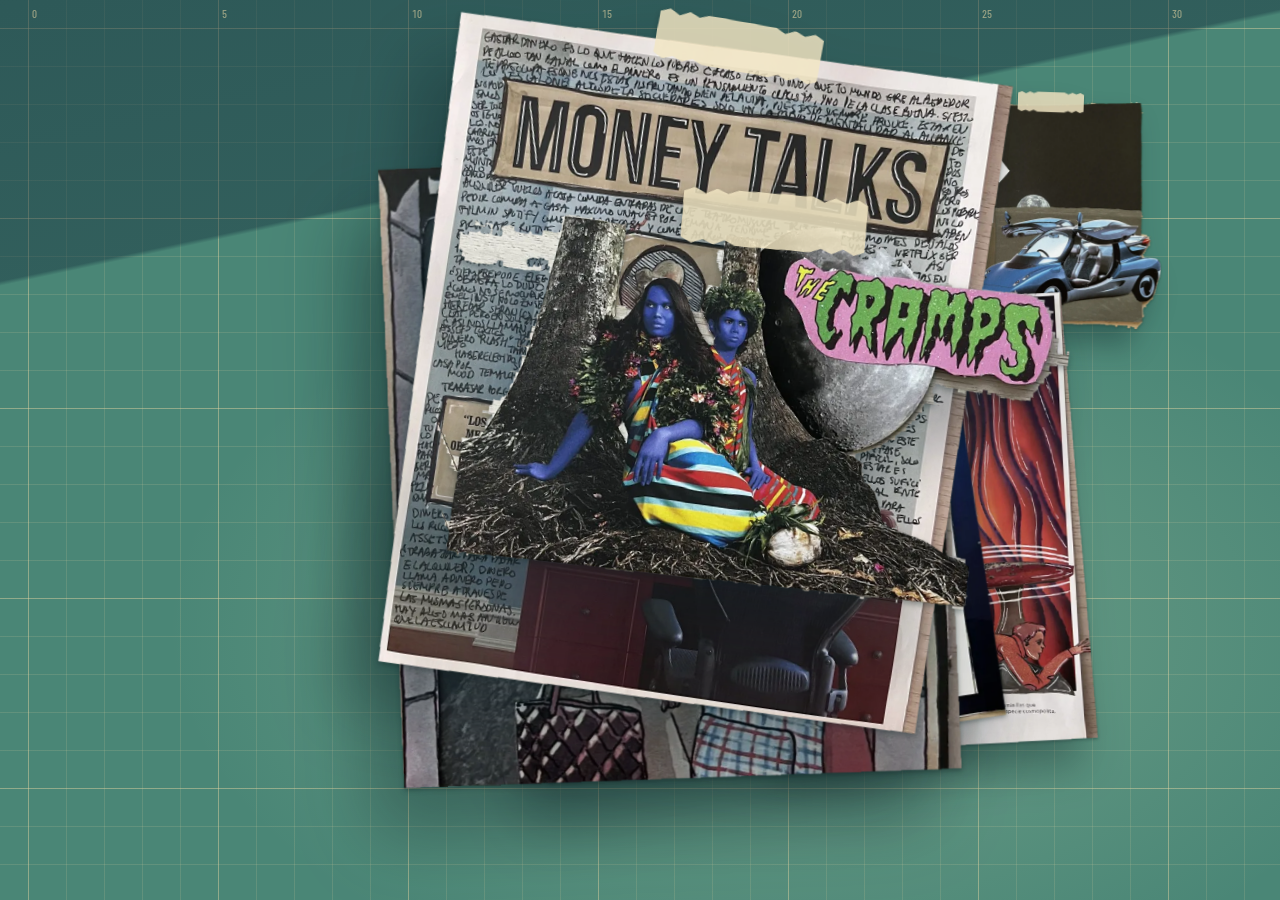
==== index.html @ 3ddca773 "Collage card: centre the engraved image Co-Authored-By: Claude Opus 5.5 <noreply@anthropic.com> Clau" ====
<!doctype html>
<html lang="en">
<head>
<meta charset="utf-8">
<meta name="viewport" content="width=device-width,initial-scale=1,viewport-fit=cover">
<title>cutouts — analog collages</title>
<meta name="robots" content="index, follow">
<meta name="google-site-verification" content="lrROav9paCxQNP1MLgXXMkd68vvDGKpXXvxBIKPpDp8">
<meta name="description" content="Analog collages. Old magazines, sharp scissors, zero respect for the original layout. Then make your own mess.">
<meta name="theme-color" content="#235640">
<link rel="icon" href="favicon.ico" sizes="48x48">
<link rel="icon" href="icons/favicon.svg" type="image/svg+xml">
<link rel="apple-touch-icon" href="icons/apple-touch-icon.png">
<link rel="manifest" href="icons/site.webmanifest">
<link rel="canonical" href="https://cut-outs.vercel.app/">
<meta property="og:type" content="website">
<meta property="og:url" content="https://cut-outs.vercel.app/">
<meta property="og:title" content="cutouts — analog collages">
<meta property="og:description" content="Analog collages. Old magazines, sharp scissors, zero respect for the original layout. Then make your own mess.">
<meta property="og:image" content="https://cut-outs.vercel.app/og.jpg?v=2">
<meta property="og:image:type" content="image/jpeg">
<meta name="twitter:image" content="https://cut-outs.vercel.app/og.jpg?v=2">
<meta property="og:image:width" content="1200">
<meta property="og:image:height" content="630">
<meta name="twitter:card" content="summary_large_image">
<script type="application/ld+json">{"@context":"https://schema.org","@type":"WebSite","name":"cutouts","url":"https://cut-outs.vercel.app/","description":"Analog collages. Old magazines, sharp scissors, zero respect for the original layout. Then make your own mess.","inLanguage":"en","creator":{"@type":"Person","name":"Álida Díaz de Freijo"}}</script>
<meta name="claude:viewport-fit-sides" content="cover">
<link rel="preconnect" href="https://fonts.googleapis.com">
<link rel="stylesheet" href="https://fonts.googleapis.com/css2?family=DM+Mono:wght@400;500&family=Barlow+Condensed:wght@500;600&family=Mynerve&family=Rock+Salt&family=Anton&family=Bebas+Neue&family=Abril+Fatface&family=DM+Serif+Display:ital@0;1&family=Playfair+Display:ital,wght@0,400..900;1,400..900&family=Bricolage+Grotesque:wght@200..800&family=Instrument+Serif:ital@0;1&family=Space+Mono:ital,wght@0,400;0,700;1,400;1,700&family=Special+Elite&family=Permanent+Marker&family=Rubik+Mono+One&family=Bungee&display=swap">
<style>
@font-face{font-family:"Cutouts Hand";src:url([data-uri]) format("woff2");font-display:swap}

/* Layout: one green cutting mat fills the screen in both modes, never scrolls. "the mess": collages loose, fitted to the screen; opening one flies it up with parallax layers. "make a mess": icon rail left, A4 sheet centre (zoomable), dock right with Scraps / Effects tabs. Single look on purpose: the mat is the world. */
:root{
  --mat:#2c6a4e;
  --panel:#367458;
  --mat-deep:#235640;
  --mat-dark:#173d2c;
  --mat-light:#3b7a5c;
  --mat-line:rgba(214,238,222,.13);
  --mat-line-strong:rgba(214,238,222,.30);
  --mat-ink:rgba(214,238,222,.62);
  --mint:#d4ecdc;
  --tape:rgba(244,232,196,.78);
  --shadow:0 1px 1px rgba(0,0,0,.25),0 8px 18px -6px rgba(0,0,0,.45);
  --shadow-up:0 2px 2px rgba(0,0,0,.2),0 22px 36px -10px rgba(0,0,0,.55);
  --f-ui:"DM Mono",ui-monospace,Menlo,monospace;
  --f-head:"Cutouts Hand","Mynerve",cursive;
  --f-mono:"DM Mono",ui-monospace,Menlo,monospace;
  --cm:38px;
  --rail-w:52px;
  --cutter:url("data:image/svg+xml,%3Csvg%20xmlns%3D%22http%3A%2F%2Fwww.w3.org%2F2000%2Fsvg%22%20width%3D%2232%22%20height%3D%2232%22%20viewBox%3D%220%200%2032%2032%22%3E%3Cg%20transform%3D%22rotate%2845%2016%2016%29%22%3E%3Cpath%20d%3D%22M-4.5%2016.5%204%2012.5h5.5v5H4z%22%20fill%3D%22%23e4e7e9%22%20stroke%3D%22%23151515%22%20stroke-width%3D%221.1%22%20stroke-linejoin%3D%22round%22%2F%3E%3Cpath%20d%3D%22M5.3%2012.6%204.3%2017.4M7.6%2012.6%206.6%2017.4%22%20stroke%3D%22%23151515%22%20stroke-width%3D%22.8%22%2F%3E%3Crect%20x%3D%229%22%20y%3D%2211%22%20width%3D%2226%22%20height%3D%2210%22%20rx%3D%222.6%22%20fill%3D%22%23f0cd4a%22%20stroke%3D%22%23151515%22%20stroke-width%3D%221.2%22%2F%3E%3Crect%20x%3D%2214%22%20y%3D%229.3%22%20width%3D%227%22%20height%3D%223.2%22%20rx%3D%221.2%22%20fill%3D%22%23151515%22%2F%3E%3Cpath%20d%3D%22M24%2014v4M27%2014v4M30%2014v4%22%20stroke%3D%22%23151515%22%20stroke-width%3D%22.9%22%20stroke-linecap%3D%22round%22%2F%3E%3C%2Fg%3E%3C%2Fsvg%3E") 1 2, crosshair;
  color-scheme:dark;
}
html,body{height:100%;margin:0;overflow:hidden;overscroll-behavior:none}
body{background:var(--mat);color:var(--mint);font-family:var(--f-ui);font-size:16px;overflow:hidden;
  padding-left:max(0px,env(safe-area-inset-left,0px));padding-right:max(0px,env(safe-area-inset-right,0px))}
*{box-sizing:border-box}
button{font:inherit;color:inherit;cursor:pointer}
:focus-visible{outline:1.5px solid var(--mint);outline-offset:3px}
svg.i{width:18px;height:18px;fill:none;stroke:currentColor;stroke-width:1.6;stroke-linecap:round;stroke-linejoin:round;display:block}
.app{height:100%;height:100dvh;display:grid;grid-template-rows:auto 1fr;grid-template-columns:minmax(0,1fr);position:relative}

/* ---------- top bar ---------- */
.bar{position:relative;z-index:50;display:flex;align-items:center;gap:10px 22px;
  padding-block:10px;padding-left:max(16px,env(safe-area-inset-left,0px));padding-right:max(16px,env(safe-area-inset-right,0px));
  background:var(--mat-deep);border-bottom:1px solid var(--mat-line-strong)}
.logo{margin:0;font-weight:500;font-size:17px;letter-spacing:.02em;color:var(--mint);white-space:nowrap}
.tabs{display:flex;gap:2px;margin-left:8px;background:var(--mat-dark);padding:3px;border-radius:999px}
.tab{border:0;background:transparent;padding:5px 14px;font-size:14.5px;border-radius:999px;color:var(--mat-ink);white-space:nowrap}
.tab:hover{color:var(--mint)}
.tab[aria-selected="true"]{background:var(--mat-light);color:var(--mint)}
.tools{display:flex;gap:4px;margin-left:auto}
.tools[hidden]{display:none}
.ib{width:34px;height:34px;display:grid;place-items:center;border:1px solid var(--mat-line-strong);background:transparent;border-radius:50%;color:var(--mat-ink);padding:0;position:relative}
.ib:hover{color:var(--mint);border-color:var(--mint)}
.ib[aria-pressed="true"]{background:var(--mat-light);border-color:var(--mat-light);color:var(--mint)}
.ib:disabled{opacity:.5;cursor:default;border-color:var(--mat-line-strong);color:var(--mat-ink)}
.ib[hidden]{display:none}
[data-tip]:hover::after{content:attr(data-tip);position:absolute;z-index:80;white-space:nowrap;background:var(--mat-dark);color:var(--mint);font-size:13.5px;padding:4px 9px;border-radius:999px;pointer-events:none;box-shadow:var(--shadow)}
.bar [data-tip]:hover::after{top:calc(100% + 8px);left:50%;transform:translateX(-50%)}
.rail [data-tip]:hover::after{left:calc(100% + 10px);top:50%;transform:translateY(-50%)}
.zoom [data-tip]:hover::after{bottom:calc(100% + 8px);left:50%;transform:translateX(-50%)}
.ib:disabled::after{display:none}

/* ---------- the mat ---------- */
.stage{position:relative;overflow:hidden;min-height:0}
.mat{position:absolute;inset:0;overflow:hidden;
  background-color:var(--mat);
  background-image:
    linear-gradient(var(--mat-line-strong) 1px,transparent 1px),
    linear-gradient(90deg,var(--mat-line-strong) 1px,transparent 1px),
    linear-gradient(var(--mat-line) 1px,transparent 1px),
    linear-gradient(90deg,var(--mat-line) 1px,transparent 1px);
  background-size:calc(var(--cm)*5) calc(var(--cm)*5),calc(var(--cm)*5) calc(var(--cm)*5),var(--cm) var(--cm),var(--cm) var(--cm);
  background-position:28px 28px}
.mat[hidden]{display:none}
.rulers{position:absolute;inset:0;pointer-events:none;overflow:hidden}
.rn{position:absolute;font-size:12px;color:rgba(214,238,222,.75);font-variant-numeric:tabular-nums}
.diag{position:absolute;left:28px;top:28px;height:1px;background:var(--mat-line-strong);transform-origin:0 0;transform:rotate(45deg)}
.mat,.card,.note,.desk,.sheet,.piece{cursor:var(--cutter)}

/* ---------- the mess ---------- */
.wall{touch-action:none;cursor:grab}
.wall.panning,.wall.panning .card{cursor:grabbing}
.wall .board{position:absolute;left:0;top:0;will-change:transform}
.wall .card{transform-origin:50% 50%;transition:transform .7s cubic-bezier(.2,.85,.25,1)}
.wall .card:hover{z-index:900!important}
.wall .rulers{z-index:50;pointer-events:none}
.logo a{color:inherit;text-decoration:none}
.wall .board.zooming{transition:transform .85s cubic-bezier(.55,-.12,.2,1.12)}
.wall.zoomed{cursor:zoom-out}
.wall .card{transition:transform .7s cubic-bezier(.2,.85,.25,1),filter .5s ease}
.wall.zoomed .card:not(.zoomed){filter:brightness(.45) saturate(.6)}
.wall .card.zoomed{z-index:999!important}
.tag.ztag{position:absolute;z-index:61;width:252px;padding:23px 20px 18px;pointer-events:auto;cursor:default;opacity:0;transform:translateX(26px) rotate(5deg);transition:opacity .35s .35s,transform .5s .35s cubic-bezier(.2,1.3,.4,1)}
.tag.ztag.in{opacity:1;transform:rotate(2deg)}
.ztag[hidden]{display:none}
.ztag .tag-l{font-size:11.3px;margin-top:7px}
.ztag .zt-t{font-family:var(--f-head);font-size:25px;line-height:1.35;color:#1d1d1a;padding:2px 1px 4px;border-bottom:1px dashed rgba(42,42,38,.35)}
.ztag .zt-d{font-size:13px;line-height:25px;color:#1d1d1a;padding:0 1px;min-height:50px;background:repeating-linear-gradient(transparent 0 24px,rgba(42,42,38,.28) 24px 25px);white-space:pre-wrap}
.ztag .zt-b{font-size:13px;color:#1d1d1a;padding:3px 1px 6px;border-bottom:1px dashed rgba(42,42,38,.35)}
.ztag [hidden]{display:none}
.zbar.tagged .zt,.zbar.tagged .zby{display:none}
body.zoomin .credit,body.zoomin .mesa-foot #tools-mesa{opacity:0;pointer-events:none}
.credit{transition:opacity .3s}
.mesa-foot{position:absolute;right:0;bottom:0;z-index:30;display:flex;flex-direction:column;align-items:flex-end;gap:12px;pointer-events:none}
.mesa-foot>*{pointer-events:auto}
.mesa-foot #tools-mesa{margin-right:16px;transition:opacity .3s}
.mesa-foot .wallseg{background:var(--mat-dark);padding:5px;border-radius:999px;box-shadow:var(--shadow)}
.mesa-foot .wallseg button{border-color:transparent}
@media (max-width:440px){.bar{gap:6px!important;padding-left:12px!important;padding-right:12px!important}.logo{font-size:21px!important}.tabs{margin-left:0}.tab{padding:5px 8px!important;font-size:13px!important}.helpb{width:28px!important;height:28px!important}}
.mesa-foot .credit{position:static;white-space:nowrap;pointer-events:none}
.wall.zoomed .card.zoomed .lbl{opacity:0}
.zbar{position:absolute;z-index:60;left:50%;bottom:max(18px,env(safe-area-inset-bottom,0px));transform:translateX(-50%);display:flex;align-items:center;gap:10px;padding:6px 8px 6px 8px;background:var(--mat-dark);border-radius:999px;box-shadow:var(--shadow);max-width:calc(100% - 32px)}
.zbar[hidden]{display:none}
.zbar .ib{border-color:transparent;width:32px;height:32px}
.zbar .ib:hover{border-color:var(--mat-line-strong)}
.zbar .zt{color:var(--mint);font-size:15px;white-space:nowrap;overflow:hidden;text-overflow:ellipsis;max-width:46vw}
.zbar .zby{color:var(--mat-ink);font-size:13.5px;white-space:nowrap}
.zbar .zby:empty{display:none}
.zcap{position:absolute;z-index:60;left:50%;bottom:calc(max(18px,env(safe-area-inset-bottom,0px)) + 56px);transform:translateX(-50%);width:min(520px,calc(100% - 32px));margin:0;padding:10px 14px;background:rgba(23,61,44,.92);border-radius:12px;color:var(--mint);font-size:14.5px;line-height:1.5;text-align:center;box-shadow:var(--shadow)}
.zcap[hidden]{display:none}
.zbar .zn{color:var(--mat-ink);font-size:13.5px;font-variant-numeric:tabular-nums;white-space:nowrap}
@media (max-width:720px){.zbar{left:12px;right:12px;transform:none;justify-content:space-between}.zbar .zt{flex:1;min-width:0;max-width:none}.zbar .zby{display:none}}
.wall .rulers::before,.wall .rulers::after{content:"";position:absolute;background:var(--mat)}
.wall .rulers::before{left:0;right:0;top:0;height:24px;box-shadow:0 1px 0 var(--mat-line-strong)}
.wall .rulers::after{left:0;top:0;bottom:0;width:24px;box-shadow:1px 0 0 var(--mat-line-strong)}
.wall .rulers .rn{z-index:1}
.cin{display:block;position:relative;transition:transform .55s cubic-bezier(.2,.85,.25,1)}
.wall .rulers .rx{transform:translateX(var(--ox,0))}
.wall .rulers .ry{transform:translateY(var(--oy,0))}
.wallseg{display:flex;gap:6px}
.wallseg button{width:38px;height:38px;padding:0!important;display:grid;place-items:center;border:1px solid var(--mat-line-strong);background:transparent;border-radius:50%;color:var(--mat-ink);transition:transform .25s cubic-bezier(.3,1.6,.5,1),background .2s,color .2s}
.wallseg svg{width:24px;height:24px;fill:none;stroke:currentColor;stroke-width:1.6;stroke-linejoin:round;overflow:visible}
.wallseg svg rect{transition:transform .35s cubic-bezier(.3,1.6,.5,1)}
.wallseg .tp{stroke-width:3;stroke-linecap:round;opacity:.55}
.wallseg button:hover{color:var(--mint);transform:rotate(-8deg) scale(1.06)}
.wallseg button[data-wall=strict]:hover{transform:scale(1.06)}
.wallseg button[aria-pressed="true"]{background:var(--mint);color:var(--mat-dark);border-color:var(--mint)}
.card{position:absolute;left:0;top:0;padding:0;border:0;background:transparent;touch-action:none;user-select:none;-webkit-user-select:none;
  transition:filter .2s;filter:drop-shadow(0 1px 1px rgba(0,0,0,.3)) drop-shadow(0 10px 12px rgba(0,0,0,.35))}
.card img{display:block;width:100%;height:auto;pointer-events:none;-webkit-user-drag:none}
.card:hover{filter:drop-shadow(0 2px 2px rgba(0,0,0,.25)) drop-shadow(0 22px 22px rgba(0,0,0,.45))}
.card.dragging{filter:drop-shadow(0 2px 2px rgba(0,0,0,.2)) drop-shadow(0 30px 28px rgba(0,0,0,.5))}
.card.away{visibility:hidden}
.card .tape{position:absolute;top:-10px;left:50%;width:30%;height:20px;background:var(--tape);transform:translateX(-50%) rotate(var(--tr,0deg));
  clip-path:polygon(0 8%,6% 0,12% 10%,18% 0,24% 8%,30% 0,70% 0,76% 9%,82% 0,88% 8%,94% 0,100% 10%,100% 92%,94% 100%,88% 90%,82% 100%,76% 92%,70% 100%,30% 100%,24% 91%,18% 100%,12% 92%,6% 100%,0 90%)}
.card .lbl{position:absolute;left:2px;top:calc(100% + 6px);color:var(--mat-ink);font-size:13px;white-space:nowrap;max-width:110%;overflow:hidden;text-overflow:ellipsis;transition:color .2s}
.card:hover .lbl{color:var(--mint)}
.board.small .lbl{display:none}
.note{position:absolute;left:0;top:0;z-index:0;color:var(--mint);font-size:15px;line-height:1.5;pointer-events:none}
.note h2{font-weight:500;font-size:22px;line-height:1.1;letter-spacing:-.01em;margin:0 0 8px;color:#fff;text-wrap:balance}
.note p{margin:0 0 8px;color:var(--mint)}
.note .hint{font-size:13.5px;margin:0;color:var(--mat-ink)}
.note .hint b{color:var(--mint);font-weight:500}
.note .fine{display:none;margin:8px 0 0;font-size:12.5px;color:var(--mat-ink)}
.board.small .note p:not(.hint){display:none}
.board.small .note{font-size:17px}
.board.small .note h2{font-size:72px}
.addpane .add-frame{position:absolute;inset:0;width:100%;height:100%;border:0;background:transparent}
.pinbtn{display:inline-flex;align-items:center;gap:6px;border:1px solid var(--mint);background:var(--mint);color:var(--mat-dark);border-radius:999px;padding:6px 13px 6px 10px;font-size:14.5px;font-weight:500;white-space:nowrap}
.pinbtn svg.i{width:15px;height:15px}
.pinbtn:hover{background:#fff;border-color:#fff}
.pinbtn[hidden]{display:none}
.pinpop{position:fixed;z-index:120;right:max(16px,env(safe-area-inset-right,0px));top:62px;width:270px;background:var(--mat-dark);border:1px solid var(--mat-line-strong);border-radius:16px;padding:16px;box-shadow:var(--shadow-up)}
.pinpop[hidden]{display:none}
.pinpop{width:320px!important;max-height:calc(100dvh - 80px);overflow:auto}
.pp-head{display:flex;gap:12px;align-items:center;margin-bottom:14px}
.pp-head img{width:54px;height:76px;object-fit:cover;border-radius:4px;box-shadow:var(--shadow);background:#151515;flex:0 0 auto}
.pp-l{display:flex;justify-content:space-between;font-size:13px;color:var(--mat-ink);margin:0 0 5px}
.pp-l span{font-variant-numeric:tabular-nums}
.pp-ta{resize:vertical;min-height:62px;line-height:1.45}
.pp-t{margin:0 0 2px;font-weight:500;font-size:16px;color:#fff}
.pp-s{margin:0 0 12px;font-size:13.5px;color:var(--mat-ink)}
.pp-in{width:100%;background:var(--mat);border:1px solid var(--mat-line-strong);border-radius:10px;padding:8px 10px;color:var(--mint);font:inherit;outline:none;margin-bottom:12px}
.pp-in:focus{border-color:var(--mint)}
.pp-row{display:flex;justify-content:flex-end;gap:8px}
.pp-btn{border:1px solid var(--mint);background:var(--mint);color:var(--mat-dark);border-radius:999px;padding:6px 14px;font:inherit;font-size:14.5px;font-weight:500}
.pp-btn:disabled{opacity:.5}
.pp-ghost{border:1px solid var(--mat-line-strong);background:transparent;color:var(--mint);border-radius:999px;padding:6px 14px;font:inherit;font-size:14.5px}
.card.pending img{opacity:.75;outline:2px dashed var(--mint);outline-offset:4px}
.card .mod{position:absolute;left:50%;bottom:-40px;transform:translateX(-50%);display:flex;align-items:center;gap:6px;background:var(--mat-dark);border:1px solid var(--mat-line-strong);border-radius:999px;padding:4px 6px 4px 12px;font-size:13px;color:var(--mat-ink);white-space:nowrap;box-shadow:var(--shadow)}
.card .mod i{font-style:normal;display:grid;place-items:center;width:24px;height:24px;border-radius:50%;background:var(--mat-light);color:var(--mint);cursor:pointer}
.card .mod i:hover{background:var(--mint);color:var(--mat-dark)}
.newbtn{display:inline-flex;align-items:center;gap:6px;border:1px dashed var(--mat-line-strong);background:transparent;color:var(--mint);border-radius:999px;padding:5px 12px 5px 9px;font-size:14.5px;white-space:nowrap}
.newbtn svg.i{width:14px;height:14px}
.newbtn:hover{border-style:solid;border-color:var(--mint)}
.newbtn[aria-selected="true"]{background:var(--mint);color:var(--mat-dark);border-color:var(--mint);border-style:solid}
#tools-mesa+.newbtn,.tools:not([hidden])+.newbtn{margin-left:4px}
.bar>.newbtn{order:5}
.bar>.helpb{order:6}
.bar>#tools-pega{order:4}
.bar>.tabs{margin-right:auto}
.bar>.tools{margin-left:0}
.credit{z-index:30;padding:10px 16px calc(10px + env(safe-area-inset-bottom,0px)) 18px;border-radius:14px 0 0 0;background:var(--panel);box-shadow:-6px -6px 18px -10px rgba(0,0,0,.45);position:absolute;right:0;bottom:0;margin:0;font-size:12.5px;line-height:1.5;color:var(--mat-ink);text-align:right;pointer-events:none}

/* ---------- make a mess ---------- */
#studio{--dock-w:300px;--dock:var(--dock-w)}
.dock-tab{display:none!important}
#studio.dock-closed{--dock:0px}
.rail{position:absolute;z-index:20;left:max(34px,env(safe-area-inset-left,0px));top:50%;transform:translateY(-50%);transition:left .25s ease;
  display:flex;flex-direction:column;align-items:center;gap:8px;padding:10px 8px;width:var(--rail-w);
  background:var(--panel);border-radius:999px;box-shadow:var(--shadow)}
.rail .ib{border-color:transparent}
.rail .ib:not(:disabled),.zoom .ib:not(:disabled){color:#fff}
.rail .ib:not(:disabled) svg.i{stroke-width:2}
.rail .ib:hover{border-color:var(--mat-line-strong)}
.rail hr{width:20px;border:0;border-top:1px solid var(--mat-line-strong);margin:4px 0}

.pop{position:absolute;z-index:19;left:calc(max(34px,env(safe-area-inset-left,0px)) + var(--rail-w) + 12px);top:44px;width:250px;
  background:var(--mat-dark);border-radius:16px;box-shadow:var(--shadow-up);padding:14px}
.pop[hidden]{display:none}
.pop-h{display:flex;align-items:center;justify-content:space-between;margin-bottom:12px}
.pop-h strong{font-weight:500;font-size:15px}
.pop-h .ib{width:28px;height:28px;border:0}
.pop-h .ib svg.i{width:15px;height:15px}
.swatches{display:grid;grid-template-columns:repeat(6,1fr);gap:8px}
.sw{aspect-ratio:1;border-radius:50%;border:1.5px solid var(--mat-line-strong);padding:0}
.sw[aria-pressed="true"]{border-color:var(--mint);box-shadow:0 0 0 2px var(--mat-dark),0 0 0 3px var(--mint)}
.sw-custom{position:relative;overflow:hidden;background:conic-gradient(#e2574c,#f1cf4b,#7cc28a,#4a90c8,#9b6fc8,#e2574c)}
.sw-custom input{position:absolute;inset:-4px;opacity:0;cursor:pointer;width:calc(100% + 8px);height:calc(100% + 8px)}

.desk{position:absolute;inset:0;overflow:hidden;touch-action:none}
.canvas{position:absolute;left:50%;top:50%;transform-origin:50% 50%}
.desk.panning,.desk.panning *{cursor:grabbing}
.sheet{position:relative;background:var(--sheet-bg,#f6f3ec);box-shadow:var(--shadow);overflow:hidden;touch-action:none;outline:2px dashed transparent;outline-offset:8px;transition:outline-color .15s}
.desk.dropping .sheet{outline-color:var(--mat-line-strong)}
.desk.dropping.over .sheet{outline-color:var(--mint)}
.piece{position:absolute;left:0;top:0;transform-origin:50% 50%;touch-action:none;user-select:none;filter:drop-shadow(0 1px 1px rgba(0,0,0,.35)) drop-shadow(0 4px 5px rgba(0,0,0,.25))}
.piece img{display:block;width:100%;height:100%;pointer-events:none;-webkit-user-drag:none}
.piece.sel{outline:1px dashed var(--mint);outline-offset:4px}
.piece.settle{animation:settle .38s cubic-bezier(.2,.9,.3,1.35)}
@keyframes settle{from{scale:1.1}to{scale:1}}
.handle{position:absolute;right:-16px;bottom:-16px;width:26px;height:26px;border-radius:50%;background:var(--mat-light);border:1px solid var(--mint);display:none;place-items:center;cursor:nwse-resize;touch-action:none}
.handle::after{content:"\21BB";color:var(--mint);font-size:15px;line-height:1}
.piece.sel .handle{display:grid}
.sheet-tag{position:absolute;bottom:8px;right:10px;font-size:12px;color:var(--tag,rgba(0,0,0,.3));pointer-events:none}
.empty-msg{position:absolute;inset:0;display:grid;place-items:center;text-align:center;padding:24px;color:var(--tag,rgba(0,0,0,.4));pointer-events:none;font-size:14.5px;line-height:1.6}
.empty-msg[hidden]{display:none}
.ghost{position:fixed;left:0;top:0;z-index:300;pointer-events:none;filter:drop-shadow(0 16px 18px rgba(0,0,0,.45));transition:opacity .15s;will-change:transform}
.ghost.out{opacity:.4}

.zoom{position:absolute;z-index:20;left:max(40px,calc(env(safe-area-inset-left,0px) + 40px));bottom:16px;display:flex;align-items:center;gap:2px;padding:4px;background:var(--panel);border-radius:999px;box-shadow:var(--shadow)}
.zoom .ib{width:30px;height:30px;border:0}
.zoom .ib svg.i{width:16px;height:16px}
.zoom-v{min-width:46px;text-align:center;font-size:13.5px;color:var(--mat-ink);font-variant-numeric:tabular-nums;border:0;background:transparent;padding:4px 2px}

/* dock */
.dock{position:absolute;z-index:21;top:0;right:0;bottom:0;width:var(--dock-w);display:flex;flex-direction:column;
  background:var(--panel);border-left:1px solid rgba(0,0,0,.18);box-shadow:-10px 0 24px -12px rgba(0,0,0,.5);transition:transform .25s ease}
#studio.dock-closed .dock{transform:translateX(100%);box-shadow:none}
.dock.trash::before{content:"Drop here to bin it";position:absolute;inset:8px;z-index:6;display:grid;place-items:center;border-radius:14px;background:rgba(199,56,44,.22);border:2px dashed #e58c84;color:#fff;font-size:15px;pointer-events:none}
.dock-grip{position:absolute;left:-5px;top:0;bottom:0;width:10px;cursor:ew-resize;z-index:3;touch-action:none}
.dock-grip::after{content:"";position:absolute;left:4px;top:0;bottom:0;width:2px;background:var(--mint);opacity:0;transition:opacity .15s}
.dock-grip:hover::after,.dock-grip.on::after,.dock-grip:focus-visible::after{opacity:.6}
.dock-grip:focus-visible{outline:none}
.dock-tab{position:absolute;right:100%;top:14px;width:26px;height:38px;padding:0;display:grid;place-items:center;
  background:var(--panel);color:var(--mint);border:1px solid rgba(0,0,0,.18);border-right:0;border-radius:14px 0 0 14px;z-index:4}
.dock-tab:hover{background:var(--mat-light)}
.dock-tab svg.i{width:16px;height:16px;transition:transform .25s}
#studio.dock-closed .dock-tab svg.i{transform:rotate(180deg)}
.seg{display:flex;gap:2px;margin:14px 16px 4px;background:rgba(0,0,0,.14);padding:3px;border-radius:999px}
.seg button{flex:1;border:0;background:transparent;padding:6px 8px;font-size:14.5px;border-radius:999px;color:var(--mat-ink)}
.seg button:hover{color:var(--mint)}
.seg button[aria-selected="true"]{background:var(--mat-light);color:var(--mint)}
.seg .badge{display:inline-grid;place-items:center;min-width:16px;height:16px;padding:0 4px;margin-left:6px;border-radius:999px;background:var(--mint);color:var(--mat-dark);font-size:12px;vertical-align:1px}
.seg .badge[hidden]{display:none}
.dock-scroll{flex:1;min-height:0;overflow-y:auto;overflow-x:hidden;padding:8px 16px 24px;padding-right:max(16px,env(safe-area-inset-right,0px));scrollbar-width:thin}
.dock-scroll[hidden]{display:none}
.note-s{font-size:13.5px;color:var(--mat-ink);margin:6px 0 4px;line-height:1.5}
.chips{display:flex;flex-wrap:wrap;gap:6px;margin:10px 0 2px}
.chip{border:1px solid var(--mat-line-strong);background:transparent;border-radius:999px;padding:4px 10px;font-size:13.5px;color:var(--mat-ink);white-space:nowrap}
.chip:hover{color:var(--mint);border-color:var(--mint)}
.chip[aria-pressed="true"]{background:var(--mint);border-color:var(--mint);color:var(--mat-dark)}
.chip .c{opacity:.55;margin-left:5px;font-variant-numeric:tabular-nums}
.cluster[hidden]{display:none}
.lib-t{display:flex;justify-content:space-between;align-items:baseline;font-size:13px;letter-spacing:.06em;text-transform:uppercase;color:var(--mat-ink);margin:18px 0 8px}
.lib-t span{letter-spacing:0;text-transform:none;opacity:.7}
.lib{display:grid;grid-template-columns:repeat(auto-fill,minmax(96px,1fr));gap:10px}
.scrap{aspect-ratio:1;min-width:0;overflow:hidden;border:1px solid var(--mat-line);background:rgba(44,106,78,.35);border-radius:10px;padding:8px;display:grid;place-items:center;transition:background .15s,border-color .15s;touch-action:pan-y;cursor:grab}
.scrap:hover{background:var(--mat-light);border-color:var(--mat-line-strong)}
.scrap img{max-width:100%;max-height:100%;display:block;pointer-events:none;filter:drop-shadow(0 3px 3px rgba(0,0,0,.35))}
.scrap.lifted{opacity:.35}

/* edit pane */
.fx-empty{display:grid;justify-items:center;text-align:center;gap:10px;padding:40px 8px;color:var(--mat-ink);font-size:14px;line-height:1.6}
.fx-empty svg.i{width:28px;height:28px;color:var(--mat-line-strong)}
.fx-empty .btn{margin-top:6px}
.fx-sel{display:flex;align-items:center;gap:12px;margin:10px 0 4px}
.fx-thumb{width:56px;height:56px;border-radius:10px;background:rgba(44,106,78,.35);border:1px solid var(--mat-line);display:grid;place-items:center;padding:5px;flex:0 0 auto;overflow:hidden;font-size:24px;color:var(--mint)}
.fx-thumb img{max-width:100%;max-height:100%;display:block}
.fx-sel b{display:block;font-weight:500;font-size:15px;color:var(--mint)}
.fx-sel span{font-size:13px;color:var(--mat-ink)}
.sec{border-top:1px solid var(--mat-line);padding:14px 0 8px;margin-top:10px;display:flex;flex-direction:column;gap:12px}
.sec-t{display:flex;justify-content:space-between;align-items:baseline;font-size:13px;letter-spacing:.06em;text-transform:uppercase;color:var(--mat-ink);margin:0}
.sec-t span{letter-spacing:0;text-transform:none}
.fx-list{display:flex;flex-direction:column;gap:8px}
.fx-item{background:rgba(44,106,78,.38);border:1px solid var(--mat-line);border-radius:12px}
.fx-item.open{border-color:var(--mat-line-strong)}
.fx-row{display:flex;align-items:center;gap:2px;padding:4px 4px 4px 6px}
.fx-name{flex:1;min-width:0;display:flex;align-items:center;gap:8px;text-align:left;background:none;border:0;padding:6px 4px;font-size:14.5px;color:var(--mint)}
.fx-name .n{opacity:.5;font-size:12.5px;font-variant-numeric:tabular-nums}
.fx-name svg.i{width:14px;height:14px;margin-left:auto;transition:transform .2s;color:var(--mat-ink)}
.fx-item.open .fx-name svg.i{transform:rotate(90deg)}
.fx-item.off .fx-name{color:var(--mat-ink)}
.fx-item.off .fx-name .t{text-decoration:line-through}
.mini{width:28px;height:28px;border:0;background:transparent;border-radius:50%;display:grid;place-items:center;color:var(--mat-ink);padding:0;flex:0 0 auto}
.mini:hover{color:var(--mint);background:var(--mat-light)}
.mini:disabled{opacity:.25;background:none;cursor:default}
.mini svg.i{width:15px;height:15px}
.fx-body{padding:2px 12px 12px;display:flex;flex-direction:column;gap:10px}
.fx-body[hidden]{display:none}
.ctl{display:flex;flex-direction:column;gap:6px}
.ctl-h{display:flex;justify-content:space-between;font-size:13px;color:var(--mat-ink)}
.ctl-h output{color:var(--mint);font-variant-numeric:tabular-nums}
.range{width:100%;accent-color:var(--mint);margin:0}
.row{display:flex;gap:8px;align-items:center;flex-wrap:wrap}
.tarea{width:100%;min-height:58px;resize:vertical;background:var(--mat);border:1px solid var(--mat-line-strong);border-radius:10px;color:var(--mint);font:inherit;font-size:15px;line-height:1.4;padding:8px 10px}
.tarea:focus{outline:none;border-color:var(--mint)}
.segs{display:flex;flex-wrap:wrap;background:var(--mat);border-radius:999px;padding:3px;gap:2px}
.segs button{border:0;background:transparent;border-radius:999px;padding:4px 10px;font-size:13.5px;color:var(--mat-ink);display:inline-grid;place-items:center;min-height:24px}
.segs button:hover{color:var(--mint)}
.segs button[aria-pressed="true"]{background:var(--mat-light);color:var(--mint)}
.segs svg.i{width:14px;height:14px}
.stepper{display:flex;align-items:center;gap:2px;background:var(--mat);border-radius:999px;padding:2px}
.stepper .mini{width:24px;height:24px}
.stepper output{min-width:20px;text-align:center;font-size:14px;font-variant-numeric:tabular-nums}
.btn{border:1px solid var(--mint);background:var(--mint);color:var(--mat-dark);border-radius:999px;padding:7px 16px;font-size:14.5px;font-weight:500;align-self:flex-start}
.btn:hover{background:#fff;border-color:#fff}
.inks{display:flex;flex-wrap:wrap;gap:6px}
.ink{width:22px;height:22px;border-radius:50%;border:1.5px solid var(--mat-line-strong);padding:0;position:relative;overflow:hidden}
.ink[aria-checked="true"]{border-color:var(--mint);box-shadow:0 0 0 2px var(--mat-dark),0 0 0 3px var(--mint)}
.ink.none{background:linear-gradient(135deg,transparent 45%,#e58c84 45% 55%,transparent 55%),var(--mat)}
.ink.any{background:conic-gradient(#e2574c,#f1cf4b,#7cc28a,#4a90c8,#9b6fc8,#e2574c)}
.ink.any input{position:absolute;inset:-4px;opacity:0;cursor:pointer;width:calc(100% + 8px);height:calc(100% + 8px)}
.dd{position:relative}
.dd-btn{width:100%;display:flex;align-items:center;gap:8px;border:1px dashed var(--mat-line-strong);background:transparent;border-radius:12px;padding:10px 12px;color:var(--mint);font-size:14.5px;text-align:left}
.dd-btn.solid{border-style:solid;background:var(--mat);padding:8px 12px;font-size:17px}
.dd-btn:hover,.dd-btn[aria-expanded="true"]{border-style:solid;border-color:var(--mint)}
.dd-btn svg.i{width:15px;height:15px;flex:0 0 auto}
.dd-btn .chev{margin-left:auto;transition:transform .2s}
.dd-btn[aria-expanded="true"] .chev{transform:rotate(180deg)}
.menu{position:absolute;left:0;right:0;top:calc(100% + 6px);z-index:7;background:var(--mat-deep);border:1px solid var(--mat-line-strong);border-radius:12px;padding:4px;margin:0;list-style:none;box-shadow:var(--shadow-up);max-height:360px;overflow:auto;scrollbar-width:thin}
.menu.up{top:auto;bottom:calc(100% + 6px)}
.menu[hidden]{display:none}
.menu li[role="option"]{display:flex;align-items:center;gap:10px;padding:8px 10px;border-radius:8px;cursor:pointer}
.menu li.grp{font-size:12.5px;letter-spacing:.06em;text-transform:uppercase;color:var(--mat-ink);padding:10px 10px 4px}
.menu li.grp[data-grp]{display:flex;align-items:center;gap:8px;cursor:pointer;padding:11px 10px;border-radius:8px;user-select:none}
.menu li.grp[data-grp]:hover{color:var(--mint);background:rgba(214,238,222,.06)}
.menu li.grp[data-grp] em{font-style:normal;font-size:11.5px;opacity:.6;letter-spacing:0}
.menu li.grp[data-grp] svg.i{margin-left:auto;width:14px;height:14px;transition:transform .2s;transform:rotate(-90deg)}
.menu li.grp[data-grp].open{color:var(--mint)}
.menu li.grp[data-grp].open svg.i{transform:none}
.menu li[hidden]{display:none}
.menu li .sw2{width:26px;height:26px;border-radius:6px;flex:0 0 auto;border:1px solid var(--mat-line-strong)}
.menu li b{display:block;font-weight:500;font-size:14.5px;color:var(--mint)}
.menu li span{display:block;font-size:13px;color:var(--mat-ink)}
.menu li.font{font-size:20px;color:var(--mint);line-height:1.2}
.menu li[aria-selected="true"],.menu li[role="option"]:hover{background:var(--mat-light)}
.gbox{position:absolute;left:0;top:0;z-index:999;border:1.5px dashed var(--mint);border-radius:4px;pointer-events:none}
.gbox:not(.inside){border-color:transparent}
.gbox[hidden]{display:none}
.gbox .handle{display:grid;pointer-events:auto}
.gbox.inside{border:1px dotted rgba(212,236,220,.6)}
.gbox.inside .handle{display:none}
.gtag{position:absolute;left:4px;top:4px;font-size:12px;line-height:1;padding:4px 7px;border-radius:999px;background:var(--mint);color:var(--mat-dark);white-space:nowrap}
.gbox.inside .gtag{background:var(--mat-dark);color:var(--mint);border:1px solid rgba(212,236,220,.5)}
.fx-sel-t{flex:1;min-width:0;display:flex;flex-wrap:wrap;align-items:center;gap:4px 8px}
.fx-sel-t b{width:100%}
.fx-sel .gchip{font-size:12px;padding:2px 7px;border-radius:999px;background:var(--mint);color:var(--mat-dark)}
.fx-sel .gchip.in{background:transparent;color:var(--mint);border:1px dotted var(--mint)}
.lib-bar{display:flex;justify-content:flex-end;margin:10px 0 0}
.lib-bar .dd{min-width:0}
.dd-btn.sm{padding:6px 12px;font-size:14px;border-radius:999px;width:auto}
.lib-bar .menu{left:auto;right:0;min-width:220px}
.menu li .cnt{margin-left:auto;font-size:13px;color:var(--mat-ink);font-variant-numeric:tabular-nums}
.menu li[role="option"] b{flex:1}
.mini-sw{width:16px!important;height:16px!important;border-radius:4px!important}
.dd-k{color:var(--mat-ink);font-size:13.5px;margin-right:2px}
.dd-btn.solid.sm{font-size:14.5px;border-radius:12px;width:100%}
.nums{display:grid;grid-template-columns:repeat(auto-fit,minmax(104px,1fr));gap:6px}
.num{display:flex;align-items:center;gap:6px;height:32px;padding:0 9px;background:var(--mat);border:1px solid var(--mat-line-strong);border-radius:10px}
.num:focus-within{border-color:var(--mint)}
.num{cursor:ew-resize;touch-action:none;user-select:none;-webkit-user-select:none;position:relative;overflow:hidden}
.num:focus-within{cursor:auto}
.num-l{font-size:12.5px;color:var(--mat-ink);padding:6px 0;white-space:nowrap;position:relative}
.num input{cursor:inherit;position:relative}.num:focus-within input{cursor:text}
.num.fill::before{content:"";position:absolute;inset:0;width:var(--f,0%);background:rgba(214,238,222,.14);pointer-events:none;transition:width .05s}
.num.fill:hover::before,.num.scrub::before{background:rgba(214,238,222,.22)}
body.scrubbing,body.scrubbing *{cursor:ew-resize!important}
.num-l:hover{color:var(--mint)}
.num input{flex:1;min-width:0;width:100%;background:none;border:0;padding:0;color:var(--mint);font:inherit;font-size:14.5px;text-align:right;outline:none;font-variant-numeric:tabular-nums}
.num-u{font-size:13px;color:var(--mat-ink)}
.nums .dd-btn.solid.sm{height:32px;padding:0 10px;border-color:var(--mat-line-strong)}
body.scrubbing,body.scrubbing *{cursor:ew-resize!important}
.sec-tog{width:100%;border:0;background:none;padding:0;cursor:pointer;color:var(--mat-ink)}
.sec-tog:hover{color:var(--mint)}
.sec-tog .st{text-transform:uppercase;letter-spacing:.06em}
.sec-tog em{font-style:normal;display:inline-grid;place-items:center;min-width:16px;height:16px;padding:0 4px;margin-left:6px;border-radius:999px;background:var(--mat-light);color:var(--mint);font-size:12px;letter-spacing:0}
.sec-tog svg.i{display:none}
.sec-tog[aria-expanded="false"] svg.i{transform:rotate(-90deg)}
.fx-sum{display:flex;flex-wrap:wrap;gap:6px}
.fx-pill{display:inline-flex;align-items:center;gap:6px;font-size:13.5px;color:var(--mint);background:rgba(44,106,78,.38);border:1px solid var(--mat-line);border-radius:999px;padding:3px 9px 3px 4px}
.fx-pill.off{color:var(--mat-ink);text-decoration:line-through}
.txt-btn{border:0;background:none;padding:4px 2px;font-size:13.5px;color:var(--mat-ink);text-decoration:underline;text-underline-offset:3px;align-self:flex-start}
.txt-btn:hover{color:var(--mint)}
.txt-btn[hidden]{display:none}

/* ---------- lightbox ---------- */
.lb{position:fixed;inset:0;z-index:100;display:grid;grid-template-rows:1fr auto;place-items:center;overflow:hidden;
  padding-block:max(16px,env(safe-area-inset-top,0px)) max(16px,env(safe-area-inset-bottom,0px));padding-left:max(16px,env(safe-area-inset-left,0px));padding-right:max(16px,env(safe-area-inset-right,0px))}
.lb[hidden]{display:none}
.lb-bg{position:absolute;inset:0;background:rgba(18,48,34,.94)}
.lb-fig{position:relative;margin:0;min-height:0;height:100%;width:100%;display:grid;place-items:center;perspective:1400px}
.lb-fly{position:relative}
.lb-stage{position:relative;transform-style:preserve-3d;will-change:transform;cursor:zoom-in;touch-action:none}
.lb-stage.zoomed{cursor:zoom-out}
.lb-stage img{position:absolute;display:block;user-select:none;-webkit-user-drag:none;pointer-events:none;will-change:transform}
.lb-stage .base{left:0;top:0;width:100%;height:100%;filter:drop-shadow(0 24px 30px rgba(0,0,0,.5))}
.lb-stage .ly,.lb-stage .shade{height:auto}
.lb-stage .ly{transition:filter .7s ease}
.lb-stage .shade{filter:brightness(0) blur(3px);opacity:0;transition:opacity .7s ease}
.lb-stage.lifted .shade{opacity:.5}
.lb-stage.lifted .ly{filter:drop-shadow(0 calc(var(--d) * 7px) calc(var(--d) * 9px) rgba(0,0,0,.42))}
.lb-cap{position:relative;z-index:2;display:flex;align-items:center;gap:12px;flex-wrap:wrap;justify-content:center;margin-top:14px}
.lb-title{color:var(--mint);font-size:15.5px;max-width:70vw;text-align:center}
.lb-n{font-size:14px;color:var(--mat-ink);font-variant-numeric:tabular-nums}
.lb-hint{position:absolute;z-index:2;left:50%;top:max(18px,calc(env(safe-area-inset-top,0px) + 12px));transform:translateX(-50%);font-size:13px;color:var(--mat-ink);white-space:nowrap}
.lb-x{position:absolute !important;z-index:3;top:max(14px,calc(env(safe-area-inset-top,0px) + 8px));right:max(16px,calc(env(safe-area-inset-right,0px) + 8px))}

.toast{position:fixed;left:50%;bottom:max(24px,calc(env(safe-area-inset-bottom,0px) + 16px));transform:translateX(-50%);z-index:200;background:var(--mat-dark);color:var(--mint);font-size:14.5px;padding:8px 16px;border-radius:999px;box-shadow:var(--shadow)}
.toast[hidden]{display:none}

@media (max-width:720px){
  .bar{gap:10px}
  .tab{padding:5px 10px}
  #tools-mesa{position:fixed;z-index:40;left:50%;transform:translateX(-50%);bottom:max(16px,env(safe-area-inset-bottom,0px));margin:0;box-shadow:var(--shadow);border-radius:999px}
  #tools-mesa[hidden],body.zoomin #tools-mesa{display:none}
  #tools-mesa .wallseg{background:var(--mat-dark);padding:5px;border-radius:999px}#tools-mesa .wallseg button{border-color:transparent}
  .credit{display:none}
  .note h2{font-size:18px;margin-bottom:4px}
  .note p:not(.hint):not(.fine){display:none}
  .note .fine{display:block}
  [data-tip]:hover::after{display:none}
  #studio{--dock:0px}
  .dock{width:min(340px,90vw)}
  .dock-grip{display:none}
  .rail{top:auto;bottom:max(12px,env(safe-area-inset-bottom,0px));left:calc(50% + 12px);transform:translateX(-50%);flex-direction:row;width:auto;max-width:calc(100% - 56px);overflow-x:auto;padding:6px 10px;gap:4px;scrollbar-width:none}
  .rail hr{width:1px;height:20px;border-top:0;border-left:1px solid var(--mat-line-strong);margin:0 4px}
  .rail .ib{flex:0 0 auto}
  .pop{left:16px;right:16px;width:auto;top:auto;bottom:calc(max(12px,env(safe-area-inset-bottom,0px)) + 62px)}
  .swatches{grid-template-columns:repeat(8,1fr)}
  .desk{bottom:64px}
  .zoom{top:36px;bottom:auto;right:16px;left:auto}
  .lb-hint{display:none}
}


.nb-n{display:inline-grid;place-items:center;min-width:20px;height:20px;padding:0 6px;border-radius:999px;background:#e24b4a;color:#fff;font-size:12px;margin-left:4px;font-family:var(--f-mono)}
.nb-n[hidden]{display:none}
/* edit pane, simpler */
.fx-item .mini.hov{opacity:0;transition:opacity .15s}
.fx-item:hover .mini.hov,.fx-item:focus-within .mini.hov,.fx-item.off .mini.hov[data-do="eye"]{opacity:1}
@media (hover:none){.fx-item .mini.hov{opacity:1}}
.fx-item[draggable="true"] .fx-row{cursor:grab}
.fx-item.dragging{opacity:.4}
.fx-item.drop-on{box-shadow:0 -2px 0 var(--mint)}
.ink-l{margin:6px 0 2px;font-size:12.5px;color:var(--mat-ink)}
.fx-body .inks,.ctl .inks{flex-wrap:nowrap;gap:4px}
.fx-body .ink,.ctl .ink{flex:1 1 0;width:auto;height:auto;aspect-ratio:1;max-width:24px;min-width:0}
.segs [data-fs] svg.i{width:18px;height:18px;display:block}
.pcs{font-size:13px;color:var(--mat-ink);margin-left:4px}
.wallseg [data-tip],.segs [data-tip]{position:relative}
.dock [data-tip]:hover::after{bottom:calc(100% + 6px);left:50%;transform:translateX(-50%)}

/* make it move */
.pp-stage{display:grid;grid-template-columns:118px 1fr;gap:16px;align-items:center;padding:16px 0 14px}
.pp-card{position:relative;margin:0;width:118px;transform:rotate(-1.5deg);filter:drop-shadow(0 1px 1px rgba(0,0,0,.3)) drop-shadow(0 10px 12px rgba(0,0,0,.35))}
.pp-card>img{display:block;width:100%;height:auto;box-shadow:none!important;border-radius:0!important}
.pp-tape{position:absolute;top:-9px;left:50%;width:32%;height:18px;background:var(--tape);transform:translateX(-50%) rotate(2deg);z-index:3;
  clip-path:polygon(0 8%,6% 0,12% 10%,18% 0,24% 8%,30% 0,70% 0,76% 9%,82% 0,88% 8%,94% 0,100% 10%,100% 92%,94% 100%,88% 90%,82% 100%,76% 92%,70% 100%,30% 100%,24% 91%,18% 100%,12% 92%,6% 100%,0 90%)}
.mv{position:absolute;inset:0;overflow:hidden;z-index:2}
.mv img{position:absolute;inset:0;width:100%;height:100%;will-change:transform}
.mv-replay{position:absolute;right:6px;bottom:6px;z-index:4;border:0;background:rgba(23,61,44,.85);color:var(--mint);border-radius:999px;width:26px;height:26px;padding:0;font-size:14px}
.pp-sw{display:flex;flex-direction:column;align-items:flex-start;gap:6px;cursor:pointer}
.pp-sw b{font-weight:400;font-size:14px;color:#fff;display:block}.pp-sw small{display:block;font-size:12px;color:var(--mat-ink);line-height:1.4}
.pp-sw .tg{width:38px;height:22px;border-radius:11px;background:rgba(214,238,222,.25);position:relative;transition:background .2s;flex:0 0 auto}
.pp-sw .tg::after{content:"";position:absolute;left:3px;top:3px;width:16px;height:16px;border-radius:50%;background:var(--mint);transition:transform .2s}
.pp-sw.on .tg{background:var(--mint)}.pp-sw.on .tg::after{transform:translateX(16px);background:var(--mat-dark)}
.card .mv{z-index:1}
.zbar .mv-again{display:none}

/* glue it: full-screen final look */
.fin{position:absolute;inset:0;z-index:45;display:grid;grid-template-columns:clamp(320px,36vw,640px) minmax(0,1fr);animation:finIn .55s cubic-bezier(.2,.8,.2,1) both}
.fin[hidden]{display:none}
@keyframes finIn{from{opacity:0}}
#studio .desk,#studio .rail,#studio .zoom,#studio .dock,#studio .pin-float{transition:transform .5s cubic-bezier(.65,0,.25,1),opacity .4s}
#studio.finale .desk{transform:scale(.55);opacity:0;pointer-events:none}
#studio.finale .rail,#studio.finale .zoom,#studio.finale .pin-float{opacity:0;pointer-events:none}
#studio.finale .dock{transform:translateX(105%)}
body:has(#studio.finale) #tools-pega{visibility:hidden}
#studio.finale .mbar,#studio.finale .mtrash{display:none!important}
.fin-l{padding:min(64px,6vh) 20px 24px 64px;display:flex;flex-direction:column;gap:14px;min-height:0;overflow:auto}
.fin-back{align-self:flex-start;margin:0 0 4px -10px;border:0;border-radius:999px;background:transparent;color:var(--mint);padding:6px 10px;font-size:16px}
.fin-back:hover{background:rgba(214,238,222,.12);color:#fff}
.fin-h{font-family:var(--f-head);font-weight:400;font-size:clamp(48px,min(calc(10.5vw - 10px),15vh),166px);line-height:1.12;padding-bottom:.12em;margin:0;color:#fff;text-shadow:3px 3px 0 rgba(0,0,0,.18)}
.fin-d{color:var(--mint);font-size:17px;line-height:1.6;margin:0 0 6px;max-width:32ch}
.fin .pp-sw{flex-direction:row;align-items:flex-start;gap:12px;margin:4px 0}
.fin .pp-sw b{font-size:16px}.fin .pp-sw small{font-size:13.5px}
.fin-acts{display:flex;gap:10px;margin-top:10px}
.fin-acts .pp-btn{font-size:17px;padding:11px 26px}
.fin-r{display:grid;place-items:center;padding:48px 32px 32px;min-height:0;overflow:auto}
.fin-wrap{display:flex;align-items:center;gap:44px}
.tag{position:relative;width:270px;flex:0 0 auto;background:#efe8d8;color:#2a2a26;padding:26px 22px 20px;transform:rotate(2deg);display:flex;flex-direction:column;gap:4px;
  filter:drop-shadow(0 1px 1px rgba(0,0,0,.3)) drop-shadow(0 10px 12px rgba(0,0,0,.35));
  clip-path:polygon(0 1%,8% 0,22% 1%,40% 0,58% 1%,76% 0,92% 1%,100% 0,99% 30%,100% 62%,99% 100%,80% 99%,60% 100%,40% 99%,20% 100%,0 99%,1% 66%,0 34%)}
.tag-tape{position:absolute;top:4px;left:50%;width:84px;height:20px;background:var(--tape);transform:translateX(-50%) rotate(-3deg)}
.tag-l{font-size:12.5px;color:#2a2a26;margin-top:8px}
.tag input,.tag textarea{background:transparent;border:0;border-bottom:1px dashed rgba(42,42,38,.35);color:#1d1d1a;outline:none;padding:3px 1px;resize:none;width:100%;font:inherit;font-size:15px}
.tag input:focus,.tag textarea:focus{border-bottom-color:#2c6a4e}
.tag ::placeholder{color:rgba(42,42,38,.42);opacity:1}
.tag,.tag input,.tag textarea{font-family:var(--f-ui)}
.tag #pin-title{font-family:var(--f-head);font-size:26px;color:#1d1d1a;line-height:1.5}
.tag #pin-desc{font-size:14.5px;line-height:28px;padding:0 1px;overflow:hidden;border-bottom:0;min-height:84px;background:repeating-linear-gradient(transparent 0 27px,rgba(42,42,38,.28) 27px 28px)}
.tag #pin-name{font-size:14.5px}
.tag .pp-sw{flex-direction:row;align-items:center;gap:10px;margin-top:18px}
.tag .pp-sw b{color:#1d1d1a;font-size:14px;font-weight:400}
.tag .pp-sw .tg{background:rgba(42,42,38,.2)}.tag .pp-sw .tg::after{background:#fff}
.tag .pp-sw.on .tg{background:#2c6a4e}.tag .pp-sw.on .tg::after{background:#fff}
.fin.sent .tag :placeholder-shown{display:none}.fin.sent .tag input,.fin.sent .tag textarea{border-bottom-color:transparent;pointer-events:none}.fin.sent .tag .pp-sw{display:none}
.fin .pp-card{width:auto}
.fin-in{display:flex;flex-direction:column;gap:8px;width:100%}
.fin-in input,.fin-in textarea{background:transparent;border:0;border-bottom:1px dashed var(--mat-line-strong);color:var(--mint);outline:none;padding:4px 2px;resize:none;width:100%;font:inherit}
.fin-in input:focus,.fin-in textarea:focus{border-bottom-color:var(--mint)}
.fin-in ::placeholder{color:rgba(214,238,222,.72);opacity:1}
#pin-title{font-family:var(--f-head);font-size:26px;color:#fff;line-height:1.5}
#pin-desc{font-size:16px;line-height:1.55;overflow:hidden}
#pin-name{font-size:15px}
.fin.sent .fin-in :placeholder-shown{display:none}
.fin.sent .fin-in input,.fin.sent .fin-in textarea{border-bottom-color:transparent;pointer-events:none}
@media (max-width:720px){.fin-wrap{flex-direction:column;gap:28px}.fin{grid-template-columns:1fr;grid-template-rows:auto auto;overflow:auto}.fin-l{padding:16px}.fin-h{font-size:56px}.fin-r{padding:16px 16px 100px}}

/* transform box (figma-style) */
.tbox{position:absolute;left:0;top:0;z-index:30;transform-origin:50% 50%;border:calc(1.5px*var(--iz,1)) solid #6ec9ff;cursor:move;touch-action:none;box-sizing:border-box}
.tbox[hidden]{display:none}
.tbox .th{position:absolute;width:calc(10px*var(--iz,1));height:calc(10px*var(--iz,1));background:#fff;border:calc(1.5px*var(--iz,1)) solid #6ec9ff;box-sizing:border-box;z-index:2}
.tbox .th[data-c="nw"]{left:0;top:0;transform:translate(-50%,-50%);cursor:nwse-resize}
.tbox .th[data-c="ne"]{right:0;top:0;transform:translate(50%,-50%);cursor:nesw-resize}
.tbox .th[data-c="se"]{right:0;bottom:0;transform:translate(50%,50%);cursor:nwse-resize}
.tbox .th[data-c="sw"]{left:0;bottom:0;transform:translate(-50%,50%);cursor:nesw-resize}
.tbox .tr{position:absolute;width:calc(26px*var(--iz,1));height:calc(26px*var(--iz,1));z-index:1;
  cursor:url("data:image/svg+xml,%3Csvg xmlns='http://www.w3.org/2000/svg' width='24' height='24' viewBox='0 0 24 24'%3E%3Cpath d='M5 12a7 7 0 1 1 2 5' fill='none' stroke='%23fff' stroke-width='4' stroke-linecap='round'/%3E%3Cpath d='M5 12a7 7 0 1 1 2 5' fill='none' stroke='%23151515' stroke-width='1.8' stroke-linecap='round'/%3E%3Cpath d='M2 9l3 3 3-3' fill='none' stroke='%23151515' stroke-width='1.8'/%3E%3C/svg%3E") 12 12,crosshair}
.tbox .tr[data-r="nw"]{left:0;top:0;transform:translate(-85%,-85%)}
.tbox .tr[data-r="ne"]{right:0;top:0;transform:translate(85%,-85%)}
.tbox .tr[data-r="se"]{right:0;bottom:0;transform:translate(85%,85%)}
.tbox .tr[data-r="sw"]{left:0;bottom:0;transform:translate(-85%,85%)}
.piece.sel{outline:none}
.piece .handle,.gbox .handle{display:none!important}
.tbox.locked{pointer-events:none;border-style:dashed;border-color:rgba(214,238,222,.7)}
.tbox.locked .th,.tbox.locked .tr{display:none}
.tbox.locked::after{content:"";position:absolute;right:calc(-11px*var(--iz,1));top:calc(-11px*var(--iz,1));width:calc(22px*var(--iz,1));height:calc(22px*var(--iz,1));border-radius:50%;background:var(--mat-dark) url("data:image/svg+xml,%3Csvg xmlns='http://www.w3.org/2000/svg' viewBox='0 0 24 24' fill='none' stroke='%23d6eede' stroke-width='2'%3E%3Crect x='5' y='11' width='14' height='10' rx='2'/%3E%3Cpath d='M8 11V7.5a4 4 0 0 1 8 0V11'/%3E%3C/svg%3E") center/62% no-repeat}
.piece.locked{cursor:default}
.lockb{margin-left:auto;flex:0 0 auto}.lockb[aria-pressed="true"]{color:var(--mint);background:var(--mat-light)}
@media (hover:none){.tbox .th{width:calc(18px*var(--iz,1));height:calc(18px*var(--iz,1));border-radius:50%}}



/* ---------- entrance: the table paints itself in, a flurry of collages flashes past, then they slam down and get taped ---------- */
@property --pr{syntax:"<length>";inherits:false;initial-value:0px}
body.pre .note h2,body.pre .note p,body.pre .wall .card,body.pre .bar,body.pre .mesa-foot,body.pre .wall .rulers{opacity:0}
body.cards-wait .wall .card{opacity:0;animation:none!important}
body.intro .wall .card{transition:none!important}
.wall .card.in .lbl,body.cards-wait .wall .card .lbl{opacity:0}
body.intro .wall .card .lbl{transition:opacity .6s ease-out .1s}
body.intro .wall .card:not(.in):not(.landed){opacity:0}
.note h2 .w{display:inline-block}
.paint{position:absolute;inset:0;z-index:0;pointer-events:none;background:var(--mat);
  -webkit-mask-image:radial-gradient(circle at 22% 30%,transparent var(--pr),#000 calc(var(--pr) + 90px)),radial-gradient(circle at 78% 62%,transparent calc(var(--pr)*.85),#000 calc(var(--pr)*.85 + 90px)),radial-gradient(circle at 50% 105%,transparent calc(var(--pr)*.7),#000 calc(var(--pr)*.7 + 90px));
  -webkit-mask-composite:source-in;mask-image:radial-gradient(circle at 22% 30%,transparent var(--pr),#000 calc(var(--pr) + 90px)),radial-gradient(circle at 78% 62%,transparent calc(var(--pr)*.85),#000 calc(var(--pr)*.85 + 90px)),radial-gradient(circle at 50% 105%,transparent calc(var(--pr)*.7),#000 calc(var(--pr)*.7 + 90px));mask-composite:intersect;
  animation:paintIn 1.3s cubic-bezier(.5,0,.3,1) forwards}
@keyframes paintIn{to{--pr:160vmax}}
body.intro .wall .rulers{animation:rulerIn .9s .15s cubic-bezier(.6,0,.2,1) both}
@keyframes rulerIn{from{clip-path:inset(0 100% 100% 0)}to{clip-path:inset(0 0 0 0)}}
body.intro .bar{animation:fadeDown .6s ease-out both}
.flash{position:absolute;inset:0;z-index:70;pointer-events:none;display:grid;place-items:center;overflow:hidden}
.flash img{position:absolute;max-height:78%;max-width:70%;box-shadow:0 30px 60px -20px rgba(0,0,0,.6);animation:flashIn .2s cubic-bezier(.2,1.4,.4,1) both}
@keyframes flashIn{from{scale:1.5;opacity:0}}
body.intro .note h2,body.intro .note p{visibility:hidden}
body.intro.write .note h2,body.intro.write .note p{visibility:visible}
.note h2 .ch{display:inline-block;clip-path:inset(-20% 100% -30% -5%)}
body.intro.write .note h2 .ch{animation:penIn var(--dur,.16s) linear both;animation-delay:var(--d)}
body:not(.intro) .note h2 .ch{clip-path:none}
@keyframes penIn{to{clip-path:inset(-20% -10% -30% -5%)}}
.note p .tc{opacity:0}
body:not(.intro) .note p .tc{opacity:1}
body.intro.write .note p .tc{animation:typeIn .01s linear both;animation-delay:var(--d)}
@keyframes typeIn{to{opacity:1}}



body.intro .mesa-foot{opacity:0}
body.thud .board{animation:thud .18s ease-out}
@keyframes thud{40%{translate:0 3px}}
@keyframes slapIn{from{opacity:0;translate:0 18px;rotate:var(--wr,-7deg);scale:1.15}50%{opacity:1}}
@keyframes slamIn{0%{opacity:0;transform:translate(var(--dx),var(--dy)) var(--t) rotate(var(--rr)) scale(2.8)}12%{opacity:1}72%{transform:var(--t) scale(.95)}86%{transform:var(--t) scale(1.02)}100%{opacity:1;transform:var(--t)}}
@keyframes tapeIn{from{opacity:0;scale:.2 1}}
@keyframes fadeUp{from{opacity:0;translate:0 10px}}
@keyframes fadeDown{from{opacity:0;translate:0 -10px}}
@media (prefers-reduced-motion:reduce){body.pre .note h2,body.pre .note p,body.pre .wall .card,body.pre .bar,body.pre .mesa-foot,body.pre .wall .rulers{opacity:1}body.intro *,.paint{animation:none!important}.paint,.flash{display:none}}
/* ---------- first-visit tour: paper notes pointing at the main bits ---------- */
.helpb{width:34px;height:34px;margin-left:2px}.helpb svg.i{width:18px;height:18px}
.tour{position:fixed;inset:0;z-index:300}
.tour[hidden]{display:none}
.tour-hole{position:fixed;border-radius:999px;box-shadow:0 0 0 200vmax rgba(12,34,24,.62);transition:all .45s cubic-bezier(.65,0,.25,1);pointer-events:none}
.tour-hole.none{box-shadow:0 0 0 200vmax rgba(12,34,24,.62);width:0!important;height:0!important}
.tour-hole::after{content:"";position:absolute;inset:-6px;border:2px dashed rgba(214,238,222,.8);border-radius:inherit}
.tour-hole.none::after{display:none}
.tour-arrow{position:fixed;left:0;top:0;width:100vw;height:100vh;pointer-events:none;overflow:visible}
.tour-arrow path{fill:none;stroke:#f6f3ec;stroke-width:2.6;stroke-linecap:round;stroke-linejoin:round;stroke-dasharray:var(--len,600);stroke-dashoffset:var(--len,600);animation:tourDraw .5s .25s ease-out forwards}
@keyframes tourDraw{to{stroke-dashoffset:0}}
.tag.tour-card{position:fixed;width:300px;transform:rotate(-1.5deg);padding:28px 24px 18px;transition:left .45s cubic-bezier(.65,0,.25,1),top .45s cubic-bezier(.65,0,.25,1)}
.tour-card h3{font-family:var(--f-head);font-weight:400;font-size:30px;line-height:1.15;margin:4px 0 8px;color:#1d1d1a}
.tour-card p{margin:0;font-size:14.5px;line-height:1.55;color:#2a2a26}
.tour-foot{display:flex;align-items:center;gap:10px;margin-top:18px}
#tour-n{font-size:12.5px;color:#7a7466;margin-right:auto}
.tour-skip{border:0;background:none;color:#5a564c;font:inherit;font-size:14px;text-decoration:underline;text-underline-offset:3px;padding:6px 4px;cursor:pointer}
.tour-next{border:0;background:#2c6a4e;color:#fff;font:inherit;font-size:14.5px;border-radius:999px;padding:8px 20px;cursor:pointer}
.tour-next:hover{background:#235640}
.tour-card.pop{animation:tourPop .45s cubic-bezier(.2,1.3,.4,1)}
@keyframes tourPop{from{opacity:0;transform:rotate(4deg) translateY(10px)}}
/* one-off hints inside make a mess */
.hint{position:fixed;z-index:120;max-width:240px;background:#efe8d8;color:#1d1d1a;padding:12px 14px 12px 16px;font-size:13.5px;line-height:1.45;transform:rotate(-2deg);
  filter:drop-shadow(0 1px 1px rgba(0,0,0,.3)) drop-shadow(0 8px 10px rgba(0,0,0,.35));clip-path:polygon(0 2%,10% 0,30% 2%,55% 0,80% 2%,100% 0,99% 50%,100% 100%,70% 98%,40% 100%,15% 98%,0 100%,1% 50%);animation:tourPop .45s cubic-bezier(.2,1.3,.4,1)}
.hint b{font-family:var(--f-head);font-weight:400;font-size:20px;display:block;margin-bottom:2px}
.hint button{border:0;background:none;font:inherit;font-size:12.5px;color:#5a564c;text-decoration:underline;padding:4px 0 0;cursor:pointer}
@media (max-width:720px){.tag.tour-card{width:auto;left:16px!important;right:16px;bottom:auto!important;height:auto!important}.helpb{width:30px;height:30px;font-size:16px}}

/* the way out of make a mess: next to the scrap pile, travels with it */
.pin-float{position:absolute;z-index:23;bottom:16px;right:16px;width:calc(var(--dock-w,320px) - 32px);justify-content:center;padding:13px 14px!important;font-size:16px!important;letter-spacing:-.02em;white-space:nowrap;box-shadow:var(--shadow-up);transition:width .25s ease,transform .15s,background .15s}
#studio .dock-scroll{padding-bottom:84px}
#studio .dock::after{content:"";position:absolute;left:0;right:0;bottom:0;height:96px;background:linear-gradient(rgba(54,116,88,0),var(--panel) 45%);pointer-events:none;z-index:3}
.pin-float svg.i{width:18px;height:18px;flex:0 0 auto}
.pin-float:hover{transform:translateY(-2px);background:#fff}
#studio.dock-closed .pin-float{width:auto;right:24px;bottom:20px}
#studio.has-pieces .pin-float{animation:pinhey 1s ease 1}
@keyframes pinhey{0%,100%{transform:none}30%{transform:translateY(-6px) rotate(-2deg)}60%{transform:translateY(0) rotate(1deg)}}
@media (max-width:720px){.pin-float{display:none}}

/* ---------- phones: make a mess ---------- */
.mbar,.mtrash,.m-only,.dock-x,.em-m{display:none}
#studio .empty-msg{align-content:center;gap:4px}
@media (max-width:720px){
  .em-d{display:none}.em-m{display:inline}
  body:has(#studio:not([hidden])) #tools-pega{display:none}
  #studio .zoom,#studio .dock-tab{display:none}
  .mbar{display:flex;position:absolute;z-index:22;left:50%;transform:translateX(-50%);bottom:max(14px,env(safe-area-inset-bottom,0px));align-items:center;gap:4px;padding:6px;background:var(--panel);border-radius:999px;box-shadow:var(--shadow);white-space:nowrap}
  .mbar .ib{width:42px;height:42px;border:0;color:#fff}
  .mbar .ib:disabled{color:var(--mat-ink)}
  .mb-add,.mb-pin{display:inline-flex;align-items:center;gap:6px;border:0;border-radius:999px;padding:10px 16px;font-size:15px}
  .mb-add{background:var(--mat-dark);color:#fff}
  .mb-pin{background:var(--mint);color:var(--mat-dark)}
  .mb-add svg.i,.mb-pin svg.i{width:16px;height:16px}
  #studio.has-sel .mbar{display:none}
  #studio .rail{display:none;left:50%!important;top:auto!important;transform:translateX(-50%);bottom:max(14px,env(safe-area-inset-bottom,0px));padding:6px;gap:2px;max-width:calc(100% - 20px);background:var(--panel)}
  #studio.has-sel .rail{display:flex}
  #studio .rail #rail-text,#studio .rail [data-pop],#studio .rail hr{display:none}
  #studio .rail .ib{width:40px;height:40px}
  .m-only{display:grid}
  .m-done{background:var(--mint);color:var(--mat-dark)!important;margin-left:4px}
  /* the scrap pile and edit panel become a sheet that rises from the bottom */
  #studio .dock{top:auto;left:0;right:0;width:auto;height:min(58dvh,520px);border-left:0;border-radius:22px 22px 0 0;box-shadow:0 -12px 30px -8px rgba(0,0,0,.5);transform:none;transition:transform .3s cubic-bezier(.2,.8,.2,1);z-index:30;padding-top:10px}
  #studio .dock::before{content:"";position:absolute;top:8px;left:50%;width:40px;height:4px;margin-left:-20px;border-radius:4px;background:var(--mat-line-strong)}
  #studio.dock-closed .dock{transform:translateY(105%)}
  .dock-x{display:grid;position:absolute;top:12px;right:10px;border:0;z-index:2}
  #studio .seg{margin:14px 56px 4px 16px}
  #studio .lib{grid-template-columns:repeat(3,1fr);gap:8px}
  #studio .desk{transition:transform .3s cubic-bezier(.2,.8,.2,1);transform-origin:50% 0}
  #studio.m-open .desk{transform:translateY(12px) scale(.4)}
  #studio .dock::after{display:none}
  #studio .dock-scroll{padding-bottom:max(24px,env(safe-area-inset-bottom,0px))}
  #studio .empty-msg{align-content:center;gap:6px}
  #studio.m-open .mbar,#studio.m-open .rail{display:none}
  .mtrash{display:grid;place-items:center;position:absolute;z-index:23;left:50%;bottom:max(18px,env(safe-area-inset-bottom,0px));width:56px;height:56px;margin-left:-28px;border-radius:50%;background:rgba(23,61,44,.9);color:#fff;opacity:0;transform:scale(.6);transition:opacity .15s,transform .15s,background .15s;pointer-events:none}
  .mtrash svg.i{width:22px;height:22px}
  #studio.moving .mtrash{opacity:1;transform:none}
  #studio.moving .mbar,#studio.moving .rail{visibility:hidden}
  .mtrash.on{background:#c7382c;transform:scale(1.15)!important}
  .pinpop{left:12px;right:12px!important;width:auto!important;top:auto;bottom:max(12px,env(safe-area-inset-bottom,0px))}
  #studio .pop{bottom:calc(max(14px,env(safe-area-inset-bottom,0px)) + 66px)}
}
@media (prefers-reduced-motion:reduce){*{transition:none!important;animation:none!important}}

/* type: Mynerve for titles, DM Mono for everything else, mono only for the mat's numbers */
body{font-size:15px}
.logo,.note h2,.pp-t,.empty-msg{font-family:var(--f-head);font-weight:400}
.logo{font-size:26px;letter-spacing:0;font-weight:400}
.note h2{font-size:clamp(84px,10.5vw,176px);line-height:1.12;letter-spacing:0;white-space:nowrap;margin:0 0 34px;text-shadow:3px 3px 0 rgba(0,0,0,.18)}
.pp-t{font-size:17px;line-height:1.5}
.zbar .zt{font-size:16px;font-family:var(--f-head);line-height:1.6}
.zbar .zby{font-size:14px}
.zcap{font-size:16px;line-height:1.6}
.rn,.zoom-v,.zbar .zn,.seg .badge,.chip .c,.menu li .cnt,.num input,.ctl-h output,.stepper output{font-family:var(--f-mono)}
.tab,.wallseg button,.newbtn,.pinbtn,.seg button,.chip,.dd-btn,.btn,.txt-btn,.pp-btn,.pp-ghost{font-size:16px;letter-spacing:-.01em}
.note-s,.credit,.empty-msg{letter-spacing:-.01em}
.tab{padding:6px 20px}.pinbtn{padding:7px 20px 7px 16px}.newbtn{padding:6px 18px 6px 14px}.btn{padding:8px 24px}.seg button{padding:7px 16px}
@media (max-width:520px){.tab,.newbtn,.pinbtn{font-size:14px;letter-spacing:-.03em}.tab{padding:5px 10px}.newbtn{padding:7px 9px}.newbtn .nb-t{display:none}}
.note p{font-size:18px;line-height:1.55;max-width:34em}.note .hint{font-size:15px}
.card .lbl{font-size:15px;font-family:var(--f-head);line-height:1.6}
.credit{font-size:12px}

/* ===== mat redesign · phase 1: teal cutting mat, studio light, floating glass nav ===== */
:root{--mat:#4a8676;--panel:#2f5d5c;--mat-deep:#3b6f63;--mat-dark:#1d3a3f;--mat-light:#5c9886;
  --mat-line:rgba(238,218,166,.14);--mat-line-strong:rgba(238,218,166,.34);--mat-ink:rgba(239,230,207,.72);--mint:#f4f0e6;
  --tape:rgba(242,230,196,.84);--glass:rgba(24,48,56,.62);--glass-line:rgba(238,226,196,.12);--cream:#f4f0e6;--ink-dark:#1d3a3f}
.mat{background-image:
    linear-gradient(168deg,rgba(18,44,58,.5) 0,rgba(18,44,58,.44) 24%,rgba(18,44,58,0) 24.4%),
    radial-gradient(ellipse 70% 60% at 62% 70%,rgba(214,232,186,.26),rgba(214,232,186,0) 70%),
    linear-gradient(var(--mat-line-strong) 1px,transparent 1px),
    linear-gradient(90deg,var(--mat-line-strong) 1px,transparent 1px),
    linear-gradient(var(--mat-line) 1px,transparent 1px),
    linear-gradient(90deg,var(--mat-line) 1px,transparent 1px);
  background-size:100% 100%,100% 100%,calc(var(--cm)*5) calc(var(--cm)*5),calc(var(--cm)*5) calc(var(--cm)*5),var(--cm) var(--cm),var(--cm) var(--cm);
  background-position:0 0,0 0,28px 28px,28px 28px,28px 28px,28px 28px}
.rn{color:rgba(238,218,166,.6)}
.card{filter:drop-shadow(0 1px 1px rgba(10,30,30,.35)) drop-shadow(-12px 18px 14px rgba(8,28,32,.36))}
.card:hover{filter:drop-shadow(0 2px 2px rgba(10,30,30,.3)) drop-shadow(-18px 28px 22px rgba(8,28,32,.42))}
.card.dragging{filter:drop-shadow(0 2px 2px rgba(10,30,30,.25)) drop-shadow(-24px 38px 30px rgba(8,28,32,.48))}
.app{grid-template-rows:minmax(0,1fr)}
.bar{position:absolute;left:0;right:0;top:0;background:none;border:0;pointer-events:none;padding-top:max(14px,env(safe-area-inset-top,0px))}
.bar>*{pointer-events:auto}
.logo{font-family:var(--f-head);font-weight:400;font-size:28px;letter-spacing:0;color:var(--cream);line-height:1}
.bar>.tabs{margin-right:0}
.bar>#tools-pega{margin-left:auto}
.dnav{position:fixed;z-index:60;left:50%;bottom:max(20px,calc(env(safe-area-inset-bottom,0px) + 12px));transform:translateX(-50%);margin:0!important;
  display:flex;gap:6px;padding:6px;border-radius:22px;background:var(--glass);-webkit-backdrop-filter:blur(14px);backdrop-filter:blur(14px);
  border:1px solid var(--glass-line);box-shadow:0 18px 40px -18px rgba(0,0,0,.55);transition:opacity .3s,transform .3s}
.dnav .tab{position:relative;width:58px;height:58px;padding:0!important;border:0;border-radius:16px;display:grid;place-items:center;background:rgba(255,255,255,.07);color:#efe6cf;transition:background .2s,color .2s}
.dnav .tab:hover{background:rgba(255,255,255,.14);color:#fff}
.dnav .tab[aria-selected="true"]{background:var(--cream);color:var(--ink-dark);box-shadow:0 6px 14px -6px rgba(0,0,0,.5)}
.dnav .tab svg.i{width:26px;height:26px;stroke-width:1.7}
.t-l{position:absolute;width:1px;height:1px;overflow:hidden;clip:rect(0 0 0 0);white-space:nowrap}
.bar .dnav [data-tip]:hover::after{content:attr(data-tip);top:auto;bottom:calc(100% + 12px);left:50%;transform:translateX(-50%);background:var(--cream);color:var(--ink-dark);font-size:12.5px;padding:6px 11px;border-radius:9px;box-shadow:0 8px 18px -8px rgba(0,0,0,.5)}
.bar .dnav [data-tip]:hover::before{content:"";position:absolute;z-index:80;bottom:calc(100% + 7px);left:50%;transform:translateX(-50%) rotate(45deg);width:9px;height:9px;background:var(--cream)}
.dnav .nb-n{position:absolute;top:-5px;right:-5px;margin:0}
body.zoomin .dnav{opacity:0;pointer-events:none;transform:translate(-50%,16px)}
.mesa-foot{left:max(20px,env(safe-area-inset-left,0px));right:auto;bottom:max(14px,env(safe-area-inset-bottom,0px));flex-direction:row;align-items:center}
.mesa-foot #tools-mesa{margin:0;display:flex;align-items:center;gap:6px}
.mesa-foot #tools-mesa[hidden]{display:none}
.mesa-foot .wallseg{background:none;box-shadow:none;padding:0;gap:2px}
.wallseg button, .mesa-foot .mini{width:auto!important;height:36px;display:flex!important;align-items:center;gap:7px;padding:0 10px!important;border:0!important;border-radius:10px;background:transparent!important;color:rgba(239,230,207,.72)!important;font-size:12.5px!important;letter-spacing:0}
.wallseg button svg, .mesa-foot .mini svg.i{width:16px;height:16px}
.wallseg button:hover,.wallseg button[data-wall=strict]:hover, .mesa-foot .mini:hover{transform:none;color:var(--cream)!important;background:rgba(255,255,255,.06)!important}
.wallseg button[aria-pressed="true"]{color:var(--cream)!important}
.wallseg button[aria-pressed="true"] span{text-decoration:underline;text-underline-offset:5px;text-decoration-thickness:1.5px}
.mf-sep{width:1px;height:18px;background:rgba(238,226,196,.25)}
#mesa>.credit{position:absolute;z-index:30;right:max(14px,env(safe-area-inset-right,0px));bottom:max(10px,env(safe-area-inset-bottom,0px));left:auto;margin:0;padding:0;background:none;box-shadow:none;border-radius:0;font-size:10px;letter-spacing:.04em;color:rgba(238,226,196,.6);pointer-events:none;transition:opacity .3s}
body.zoomin #mesa>.credit,body.pre #mesa>.credit,body.intro #mesa>.credit{opacity:0}
body.pre .dnav{opacity:0}
body.intro .bar{animation:none}
body.intro .logo,body.intro #tools-pega{animation:fadeDown .6s ease-out both}
body.intro .dnav{animation:dnavUp .6s ease-out both}
@keyframes dnavUp{from{opacity:0;transform:translate(-50%,16px)}to{opacity:1;transform:translate(-50%,0)}}
.zoom,.rail{background:var(--glass)!important;-webkit-backdrop-filter:blur(14px);backdrop-filter:blur(14px);border:1px solid var(--glass-line)}
.pinbtn{background:#f0cd4a;border-color:#f0cd4a;color:#1d1d1a}
.pin-float:hover{background:#f5d866}
.bar{padding-top:max(40px,env(safe-area-inset-top,0px));padding-left:max(46px,env(safe-area-inset-left,0px))}
.bar>#tools-pega{margin-left:14px;order:0}
.bar>#tools-pega .ib{background:var(--glass);border-color:var(--glass-line);-webkit-backdrop-filter:blur(10px);backdrop-filter:blur(10px)}
.mesa-foot #tools-mesa{padding:3px;border-radius:13px;background:rgba(24,48,56,.42);-webkit-backdrop-filter:blur(10px);backdrop-filter:blur(10px)}
#mesa>.credit{padding:3px 7px;border-radius:6px;background:rgba(24,48,56,.42);-webkit-backdrop-filter:blur(8px);backdrop-filter:blur(8px)}
@media (max-width:720px){.bar{padding-top:max(36px,env(safe-area-inset-top,0px))!important;padding-left:max(38px,env(safe-area-inset-left,0px))!important}.logo{font-size:24px}}
@media (max-width:720px){
  .dnav{gap:4px;padding:5px;border-radius:19px}
  .dnav .tab{width:50px;height:50px;border-radius:14px}
  .dnav .tab svg.i{width:23px;height:23px}
  body[data-mode=pega] .dnav{display:none}
  .mesa-foot{left:auto;right:8px;bottom:max(14px,calc(env(safe-area-inset-bottom,0px) + 8px))}
  .mesa-foot #tools-mesa,.mesa-foot .wallseg{flex-direction:column}
  .mesa-foot .wallseg button span,.mesa-foot .mini span,.mf-sep{display:none}
  .mesa-foot #tools-mesa{position:static;transform:none;box-shadow:none;border-radius:13px}
  #mesa>.credit{display:none}
  .bar .dnav [data-tip]:hover::after,.bar .dnav [data-tip]:hover::before{display:none}
}
/* phase 1b: cleaner rulers, aligned text, a bolder dock */
.wall .rulers::before,.wall .rulers::after{display:none}
.rn{font-size:10px;letter-spacing:.04em;color:rgba(238,218,166,.55)}
.diag{display:none}
.bar{padding-top:max(26px,env(safe-area-inset-top,0px))!important;padding-left:max(64px,env(safe-area-inset-left,0px))!important}
.dnav{gap:8px;padding:8px;border-radius:24px;background:rgba(22,44,50,.72);box-shadow:0 2px 0 rgba(255,255,255,.04) inset,0 22px 44px -16px rgba(0,0,0,.65)}
.dnav .tab{width:64px;height:64px;border-radius:16px;background:rgba(255,255,255,.08)}
.dnav .tab svg.i{width:28px;height:28px}
.mesa-foot{left:max(54px,env(safe-area-inset-left,0px))}
#mesa>.credit{right:max(24px,env(safe-area-inset-right,0px));bottom:max(14px,env(safe-area-inset-bottom,0px))}
@media (max-width:720px){.bar{padding-top:max(22px,env(safe-area-inset-top,0px))!important;padding-left:max(44px,env(safe-area-inset-left,0px))!important}
  .dnav{gap:5px;padding:6px;border-radius:20px}.dnav .tab{width:52px;height:52px;border-radius:14px}.dnav .tab svg.i{width:24px;height:24px}.mesa-foot{left:auto}}
/* phase 1c: title as in the design, three lines */
.note h2{font-size:clamp(64px,7.2vw,124px)!important;line-height:1.02;margin:0 0 26px;text-shadow:-5px 9px 14px rgba(8,28,32,.32)}
.note p{font-size:15px;line-height:1.6;max-width:24em}
@media (max-width:720px){.note h2{font-size:clamp(46px,14vw,64px)!important;margin-bottom:14px}}
/* phase 1d: credit sits above the collages as plain text, layout controls as plain text */
#mesa>.credit{z-index:1000!important;background:none!important;-webkit-backdrop-filter:none!important;backdrop-filter:none!important;padding:0!important;border-radius:0;font-weight:500;text-shadow:0 1px 4px rgba(8,28,32,.7);font-size:10px;letter-spacing:.08em;text-transform:uppercase;color:rgba(238,218,166,.85)}
#mesa>.credit a{pointer-events:auto;color:inherit;text-decoration:underline;text-underline-offset:2px}
#mesa>.credit a:hover{color:#f4f0e6}
.mesa-foot #tools-mesa{background:none!important;-webkit-backdrop-filter:none!important;backdrop-filter:none!important;padding:0}
.wallseg button, .mesa-foot .mini{text-shadow:0 1px 6px rgba(8,28,32,.85)}
.wallseg button svg, .mesa-foot .mini svg.i{filter:drop-shadow(0 1px 4px rgba(8,28,32,.8))}
@media (max-width:720px){.mesa-foot #tools-mesa{background:rgba(24,48,56,.42)!important;padding:3px}}
/* phase 1e: layout + help ride next to the dock, smaller and quieter */
.mesa-foot{position:fixed!important;left:calc(50% + 124px)!important;right:auto!important;bottom:max(36px,calc(env(safe-area-inset-bottom,0px) + 28px))!important;z-index:59}
.mesa-foot #tools-mesa{gap:2px!important;padding:4px!important;border-radius:15px;background:rgba(24,48,56,.5)!important;-webkit-backdrop-filter:blur(12px)!important;backdrop-filter:blur(12px)!important;border:1px solid var(--glass-line)}
.wallseg button, .mesa-foot .mini{width:38px!important;height:38px;justify-content:center;padding:0!important;text-shadow:none;border-radius:11px}
.wallseg button svg, .mesa-foot .mini svg.i{width:19px;height:19px;filter:none}
.wallseg button span, .mesa-foot .mini span{display:none}
.wallseg button[aria-pressed="true"]{background:rgba(244,240,230,.16)!important}
.mf-sep{height:20px;margin:0 2px}
.mesa-foot [data-tip]:hover::after{bottom:calc(100% + 12px);left:50%;transform:translateX(-50%);background:var(--cream);color:var(--ink-dark);font-size:12.5px;padding:6px 11px;border-radius:9px;text-transform:none}
body.zoomin .mesa-foot,body.pre .mesa-foot{opacity:0;pointer-events:none}
@media (max-width:720px){.mesa-foot{left:auto!important;right:8px!important;bottom:max(14px,calc(env(safe-area-inset-bottom,0px) + 8px))!important}.wallseg button, .mesa-foot .mini{width:34px!important;height:34px}.mf-sep{display:none}}
/* phase 1f: layout + help, top right, fixed above the collages, with labels */
.mesa-foot{left:auto!important;right:max(20px,env(safe-area-inset-right,0px))!important;top:max(18px,env(safe-area-inset-top,0px))!important;bottom:auto!important;z-index:61}
.wallseg button, .mesa-foot .mini{width:auto!important;height:36px;padding:0 11px!important;gap:7px}
.wallseg button span, .mesa-foot .mini span{display:inline}
.wallseg button svg, .mesa-foot .mini svg.i{width:16px;height:16px}
.mesa-foot #tools-mesa{background:rgba(24,48,56,.62)!important}
.mesa-foot [data-tip]:hover::after,.mesa-foot [data-tip]:hover::before{display:none}
@media (max-width:720px){.mesa-foot{right:8px!important;top:max(14px,env(safe-area-inset-top,0px))!important;bottom:auto!important}.mesa-foot #tools-mesa,.mesa-foot .wallseg{flex-direction:row!important}.wallseg button span, .mesa-foot .mini span{display:none}.wallseg button, .mesa-foot .mini{width:34px!important;padding:0!important}}
/* ===== phase 2: make a mess — sheet left, tools right, breadcrumb title ===== */
.crumb{display:none;align-items:baseline;gap:12px;margin-left:12px}
body[data-mode=pega] .crumb{display:flex}
.crumb-sl{font-family:var(--f-head);font-size:26px;color:rgba(238,226,196,.4)}
#mess-title{font:inherit;font-family:var(--f-head);font-size:28px;line-height:1.1;color:#f8f4ea;background:none;border:0;border-bottom:1.5px dashed rgba(244,240,230,.35);padding:0 2px 2px;width:8.6em;field-sizing:content;min-width:5em;max-width:40vw;outline:none;cursor:text}
#mess-title::placeholder{color:rgba(248,244,234,.55)}
#mess-title:hover{border-bottom-color:rgba(244,240,230,.7)}
#mess-title:focus{border-bottom-style:solid;border-bottom-color:var(--cream)}
.crumb-s{font-size:11px;color:rgba(239,230,207,.6)}
body[data-mode=pega] .bar>#tools-pega{margin-left:18px}
body[data-mode=pega] .dnav{display:none}
@media (min-width:721px){
  #studio .dock{top:16px;right:16px;bottom:16px;border-radius:22px;background:var(--glass);-webkit-backdrop-filter:blur(16px);backdrop-filter:blur(16px);border:1px solid var(--glass-line);box-shadow:0 22px 44px -18px rgba(0,0,0,.6);overflow:hidden}
  #studio.dock-closed .dock{transform:translateX(calc(100% + 24px))}
  #studio .pin-float{right:32px;bottom:32px;width:calc(var(--dock-w,320px) - 32px);z-index:24}
  #studio .rail{border-radius:20px;padding:8px 6px}
  .rail [data-tip]:hover::after{left:auto;right:calc(100% + 10px)}
  #studio .zoom{left:40px}
}
/* each effect is one card: the controls live inside it */
.fx-item{background:rgba(255,255,255,.06);border:1px solid transparent;border-radius:12px;transition:background .2s,border-color .2s}
.fx-item.open{background:rgba(244,240,230,.12);border-color:rgba(244,240,230,.26)}
.fx-item.open .fx-body{margin:0 12px;padding:12px 0 14px;border-top:1px solid rgba(238,226,196,.2)}
.fx-name svg.i{opacity:.75}
.fx-list{display:flex;flex-direction:column;gap:6px}
@media (max-width:720px){.crumb{display:none!important}}
/* the lamp: light and shadow live on their own layer, so dragging the table only moves the grid */
.mat{background-image:
    linear-gradient(var(--mat-line-strong) 1px,transparent 1px),
    linear-gradient(90deg,var(--mat-line-strong) 1px,transparent 1px),
    linear-gradient(var(--mat-line) 1px,transparent 1px),
    linear-gradient(90deg,var(--mat-line) 1px,transparent 1px)!important;
  background-size:calc(var(--cm)*5) calc(var(--cm)*5),calc(var(--cm)*5) calc(var(--cm)*5),var(--cm) var(--cm),var(--cm) var(--cm)!important}
.mat::before{content:"";position:absolute;inset:0;pointer-events:none;
  background:linear-gradient(168deg,rgba(18,44,58,.5) 0,rgba(18,44,58,.44) 24%,rgba(18,44,58,0) 24.4%),radial-gradient(ellipse 70% 60% at 62% 70%,rgba(214,232,186,.26),rgba(214,232,186,0) 70%)}
/* glue it: same rhythm as the design — steps left, collage centre, card right */
@media (min-width:721px){.fin-l{padding-top:110px}.fin-h{font-size:clamp(56px,5vw,84px);line-height:1.02;text-shadow:-5px 9px 14px rgba(8,28,32,.32)}
  .fin-acts .pp-btn{background:#f0cd4a;border-color:#f0cd4a;color:#1d1d1a;border-radius:14px;padding:14px 28px}}
body[data-mode=pega] .fin:not([hidden])~* .crumb{display:none}
/* phase 2b: tools grouped on the right, glue button top right */
@media (min-width:721px){
  #studio{--rail-w:60px}
  #studio .rail{padding:6px;gap:4px;width:var(--rail-w);transition:none}
  #studio .rail .ib{width:46px;height:46px;border-radius:13px;border:0;color:#efe6cf}
  #studio .rail .ib:hover:not(:disabled){background:rgba(255,255,255,.1);color:#fff}
  #studio .rail .ib[aria-pressed="true"]{background:var(--cream);color:var(--ink-dark)}
  #studio .rail .ib svg.i{width:21px;height:21px}
  #studio .rail hr{width:30px;border:0;border-top:1px solid rgba(238,226,196,.18);margin:4px 0}
  #studio .dock{top:84px}
  #studio .pin-float{top:20px;bottom:auto;right:16px;width:auto!important;padding:13px 24px!important;border-radius:14px;font-size:15px!important}
  #studio.dock-closed .pin-float{right:16px;top:20px;bottom:auto}
}
/* phase 2c: as in the design — header, compact panel, short rail */
@media (min-width:721px){body[data-mode=pega] .logo{display:none}}
.crumb{align-items:center;gap:16px;margin-left:-40px}
.crumb-back{display:flex;align-items:center;gap:8px;height:46px;padding:0 16px 0 12px;border-radius:14px;background:var(--glass);-webkit-backdrop-filter:blur(12px);backdrop-filter:blur(12px);border:1px solid var(--glass-line);color:#efe6cf;font-size:14px}
.crumb-back:hover{background:rgba(24,48,56,.8);color:#fff}
.crumb-back svg.i{width:16px;height:16px}
.crumb-t{display:flex;flex-direction:column;gap:2px}
.crumb-l{font-size:10.5px;letter-spacing:.1em;text-transform:uppercase;color:rgba(239,230,207,.65)}
#crumb-s{font-size:inherit}
.crumb-in{display:flex;align-items:center;gap:8px;cursor:text}
.crumb-in svg.i{width:15px;height:15px;opacity:.55}
#mess-title{border-bottom:1.5px solid transparent;font-size:30px}
#mess-title:hover{border-bottom:1.5px dashed rgba(244,240,230,.4)}
.crumb-sl{display:none}
body[data-mode=pega] .bar>#tools-pega{display:none}
@media (min-width:721px){
  #studio .rail .sel-only:not(.m-only),#studio .rail hr:not(.r-end):nth-of-type(2){display:none}
  #studio .rail .m-only{display:none}
  #studio .dock{top:84px;right:88px;bottom:auto;max-height:calc(100% - 100px)}
  #studio .dock .dock-scroll{max-height:calc(100vh - 210px)}
  #studio .pin-float{top:20px;right:16px}
  .rail [data-tip]:hover::after{right:calc(100% + 12px)}
}
.sel-acts{display:flex;flex-wrap:wrap;gap:2px;width:100%;order:9;padding-top:6px}
.fx-sel{flex-wrap:wrap}
.sel-acts .mini{width:32px;height:32px;display:grid;place-items:center;border:0;border-radius:9px;background:transparent;color:rgba(239,230,207,.75);position:relative}
.sel-acts .mini:hover{background:rgba(255,255,255,.1);color:#fff}
.sel-acts .mini svg.i{width:17px;height:17px}
.sel-acts [data-tip]:hover::after{bottom:calc(100% + 6px);left:50%;transform:translateX(-50%)}
.toast{display:flex;align-items:center;gap:14px;background:var(--glass);-webkit-backdrop-filter:blur(14px);backdrop-filter:blur(14px);border:1px solid var(--glass-line);border-radius:14px}
.toast[hidden]{display:none}
@media (max-width:720px){.sel-acts{display:none}}
.toast-u{border:0;background:var(--cream);color:var(--ink-dark);border-radius:9px;padding:6px 14px;font:inherit;font-size:13px}
/* phase 2d: header B — the name lives on a strip of tape stuck to the sheet */
.crumb{gap:14px;margin-left:-44px}
.crumb-back{height:40px;padding:0 10px;background:none!important;border:0!important;-webkit-backdrop-filter:none;backdrop-filter:none;color:rgba(239,230,207,.85);font-size:14px}
.crumb-back:hover{color:#fff}
.crumb-l{font-size:11px;letter-spacing:.02em;text-transform:none;color:rgba(239,230,207,.5)}
.title-tape{position:absolute;z-index:5;left:50%;top:0;transform:translate(-50%,-55%) rotate(-2deg);display:block;padding:9px 34px 10px;min-width:220px;
  background:rgba(242,230,196,.94);filter:drop-shadow(0 2px 3px rgba(0,0,0,.18));
  clip-path:polygon(0 10%,4% 0,9% 12%,14% 0,86% 0,91% 10%,96% 0,100% 12%,100% 88%,96% 100%,91% 90%,86% 100%,14% 100%,9% 88%,4% 100%,0 90%);cursor:text}
.title-tape #mess-title{display:block;width:100%;min-width:9em;field-sizing:content;text-align:center;font-family:var(--f-head);font-size:28px;line-height:1.15;color:#2a2824;background:none;border:0!important;padding:0;outline:none}
.title-tape #mess-title::placeholder{color:rgba(42,40,36,.55)}
.title-tape:hover{background:rgba(246,236,206,.98)}
.title-tape:focus-within{background:#f7eed3}
#studio.finale .title-tape{opacity:0}
@media (max-width:720px){.title-tape{padding:6px 22px 7px;min-width:160px}.title-tape #mess-title{font-size:22px;min-width:7em}}
/* phase 2e: rail above the panel, quieter scrap tiles, paper shadow on the sheet */
@media (min-width:721px){#studio .rail{z-index:30}}
.scrap{background:rgba(255,255,255,.05);border:1px solid transparent;border-radius:12px}
.scrap:hover{background:rgba(255,255,255,.1);border-color:rgba(238,226,196,.18)}
.sheet{box-shadow:0 1px 1px rgba(10,30,30,.35),-16px 24px 22px rgba(8,28,32,.38)}
#studio .rail [data-tip]:hover::after,.sel-acts [data-tip]:hover::after{background:var(--cream);color:var(--ink-dark);border-radius:9px;padding:6px 11px;font-size:12.5px;box-shadow:0 8px 18px -8px rgba(0,0,0,.5)}
/* phase 2f: panel type at the design's scale */
#studio .dock{font-size:13px}
#studio .dock .seg{margin:12px 12px 4px;border-radius:12px;padding:4px;background:rgba(0,0,0,.18)}
#studio .dock .seg button{font-size:13px!important;padding:9px 8px!important;border-radius:9px}
#studio .dock .seg button[aria-selected="true"]{background:rgba(244,240,230,.16);color:#f8f4ea}
#studio .dock .lib-t,#studio .dock .sec-t{font-size:11px;letter-spacing:.1em}
#studio .dock .fx-sel b{font-family:var(--f-head);font-weight:400;font-size:20px;line-height:1.1;color:#f8f4ea}
#studio .dock .fx-sel span{font-size:11px}
#studio .dock .fx-name{font-size:13px;padding:8px 4px}
#studio .dock .dd-btn{font-size:13px!important;padding:10px 12px}
#studio .dock .dd-btn.solid{font-size:13px!important;padding:8px 10px}
#studio .dock .menu{background:rgba(14,32,38,.94);border-color:rgba(238,226,196,.14);border-radius:14px;padding:6px}
#studio .dock .menu li{font-size:13px}
#studio .dock .menu li b{font-weight:400}
#studio .dock .menu li.grp{font-size:11px}
#studio .dock .menu li[role=option][aria-selected="true"],#studio .dock .menu li[role=option]:hover{background:rgba(244,240,230,.12)}
#studio .dock .num-l,#studio .dock .ink-l,#studio .dock .ctl-h{font-size:12px}
#studio .dock .num input{font-size:13px}
#studio .dock .btn,#studio .dock .txt-btn,#studio .dock .chip{font-size:13px!important}
#studio .dock .tarea{font-size:13px}
#studio .dock .fx-empty{font-size:13px}
/* phase 2g: compact selection header, layer tools in the rail while selected, no dark greens */
@media (min-width:721px){
  #studio .rail .sel-only:not(.m-only){display:none}
  #studio.has-sel .rail .sel-only:not(.m-only){display:grid}
  #studio.has-sel .rail hr:not(.r-end):nth-of-type(2){display:block}
  #studio .dock .lockb{display:none}
}
#studio .dock .fx-sel{gap:10px;margin:8px 0 2px;flex-wrap:nowrap}
#studio .dock .fx-thumb{width:40px;height:40px;border-radius:10px;padding:3px;background:rgba(255,255,255,.08);border:0}
#studio .dock .fx-sel b{font-size:19px;white-space:nowrap;overflow:hidden;text-overflow:ellipsis}
#studio .dock .fx-sel-t{flex-wrap:nowrap}
#studio .dock .fx-sel-t b{width:auto;min-width:0}
#studio .dock .num,#studio .dock .dd-btn.solid,#studio .dock .nums .dd-btn.solid.sm{background:rgba(255,255,255,.07);border:1px solid transparent}
#studio .dock .num.fill::before{background:rgba(244,240,230,.14)}
#studio .dock .num.fill:hover::before,#studio .dock .num.scrub::before{background:rgba(244,240,230,.22)}
#studio .dock .segs,#studio .dock .stepper{background:rgba(255,255,255,.07)}
#studio .dock .segs button[aria-pressed="true"]{background:rgba(244,240,230,.18);color:#f8f4ea}
#studio .dock .seg .badge,.seg .badge{background:var(--cream);color:var(--ink-dark)}
#studio .dock .fx-item{background:rgba(255,255,255,.06)}
#studio .dock .fx-item.open{background:rgba(244,240,230,.11)}
#studio .dock .scrap{background:rgba(255,255,255,.05)}
#studio .dock .chip{background:rgba(255,255,255,.07);border-color:transparent}
#studio .dock .chip[aria-pressed="true"],#studio .dock .chip.on{background:var(--cream);color:var(--ink-dark)}
#studio .dock .fx-sel .gchip{background:var(--cream);color:var(--ink-dark)}
#studio .dock .ink.none{background:linear-gradient(135deg,transparent 45%,#e58c84 45% 55%,transparent 55%),rgba(255,255,255,.08)}
#studio .pop{background:var(--glass)!important;-webkit-backdrop-filter:blur(14px);backdrop-filter:blur(14px);border:1px solid var(--glass-line)}
#studio .dock ::-webkit-scrollbar-thumb{background:rgba(238,226,196,.18);border-radius:8px}
#studio .dock::after{display:none}
.fx-pill{background:rgba(255,255,255,.07);border-color:transparent}
.mv-replay{background:rgba(24,48,56,.8)}
.lb-bg{background:rgba(20,40,46,.94)}
@media (min-width:721px){#studio .rail{top:84px!important;transform:none!important}}
/* phase 2h: panel and rail share the same height; grip for reordering effects */
@media (min-width:721px){
  #studio .dock{top:84px!important;bottom:16px!important;max-height:none!important}
  #studio .dock .dock-scroll{max-height:none}
  #studio .rail{top:84px!important;bottom:16px;height:auto;justify-content:flex-start}
  #studio .rail .r-end{margin-top:auto}
}
.fx-grip{display:grid;place-items:center;width:16px;height:28px;margin-left:2px;color:rgba(239,230,207,.4);cursor:grab;flex:0 0 auto}
.fx-grip svg{width:8px;height:14px;fill:currentColor}
.fx-item:hover .fx-grip{color:rgba(239,230,207,.8)}
.fx-item.dragging{opacity:.45;cursor:grabbing}
.fx-item.drop-on{box-shadow:0 -3px 0 var(--cream)}
@media (min-width:721px){#studio .rail .ib svg.i{width:18px!important;height:18px!important;stroke-width:1.6}#studio .rail .ib{width:42px;height:42px}}
/* phase 2i: layout pill uses the dock's on-state; close-up card as in the design */
.wallseg button[aria-pressed="true"]{background:var(--cream)!important;color:var(--ink-dark)!important}
.wallseg button[aria-pressed="true"] span{text-decoration:none}
.wall.zoomed .card:not(.zoomed){filter:brightness(.6) saturate(.8)}
.tag.ztag.zcard{width:264px;padding:18px 18px 12px;border-radius:12px;gap:8px;background:#e8e3d6;background-image:linear-gradient(180deg,rgba(255,255,255,.35),rgba(0,0,0,.04));color:#3a3832;
  box-shadow:0 2px 0 rgba(0,0,0,.06),-14px 24px 40px -14px rgba(0,0,0,.55);clip-path:none}
.tag.ztag.zcard.in{transform:rotate(2deg)}
.zcard .zc-n{display:flex;align-items:baseline;gap:8px;font-size:11px;letter-spacing:.08em;text-transform:uppercase;color:#6b675d}
.zcard .zc-n b{font-size:22px;letter-spacing:-.02em;font-weight:500;color:#4a4740;text-transform:none}
.zcard .zt-t{font-family:var(--f-head);font-size:30px;line-height:1.1;color:#2a2824;border:0;padding:0;margin:0}
.zcard .zt-d{font-size:13px;line-height:1.55;color:#4a4740;background:none;min-height:0;padding:0}
.zcard .zt-b{font-size:12px;color:#6b675d;border:0;padding:0}
.zcard .zc-pg{display:flex;align-items:center;justify-content:space-between;padding-top:8px;margin-top:2px;border-top:1px solid rgba(58,56,50,.14)}
.zcard .zc-b{width:42px;height:42px;border-radius:12px;border:0;background:rgba(40,40,36,.08);color:#5b5850;display:grid;place-items:center}
.zcard .zc-b:hover{background:rgba(40,40,36,.14);color:#2a2824}
.zcard .zt-pg{font-size:18px;color:#5b5850;font-variant-numeric:tabular-nums}
@media (min-width:900px){
  .zbar.tagged{left:auto;right:max(24px,env(safe-area-inset-right,0px));top:24px;bottom:auto;transform:none;padding:4px;border-radius:16px;background:var(--glass);-webkit-backdrop-filter:blur(12px);backdrop-filter:blur(12px);border:1px solid var(--glass-line)}
  .zbar.tagged [data-z="-1"],.zbar.tagged [data-z="1"],.zbar.tagged .zn{display:none}
  .zbar.tagged .ib{width:44px;height:44px;border-radius:12px;color:#efe6cf}
  body.zoomin .mesa-foot{opacity:0;pointer-events:none}
}
/* phase 2j: glue it as in the design — collage · words · card */
.title-tape{min-width:0;width:160px;height:30px;padding:0;cursor:default}
@media (min-width:721px){
  .fin{background-color:var(--mat);background-image:linear-gradient(var(--mat-line-strong) 1px,transparent 1px),linear-gradient(90deg,var(--mat-line-strong) 1px,transparent 1px),linear-gradient(var(--mat-line) 1px,transparent 1px),linear-gradient(90deg,var(--mat-line) 1px,transparent 1px);
    background-size:calc(var(--cm)*5) calc(var(--cm)*5),calc(var(--cm)*5) calc(var(--cm)*5),var(--cm) var(--cm),var(--cm) var(--cm);background-position:28px 28px;
    grid-template-columns:minmax(0,1.15fr) minmax(260px,.8fr) minmax(300px,.85fr);align-items:center;column-gap:clamp(24px,3vw,56px);padding:0 clamp(32px,5vw,96px)}
  .fin::before{content:"";position:absolute;inset:0;pointer-events:none;background:linear-gradient(168deg,rgba(18,44,58,.5) 0,rgba(18,44,58,.44) 24%,rgba(18,44,58,0) 24.4%)}
  .fin-r,.fin-wrap{display:contents}
  .fin .pp-card{grid-column:1;grid-row:1;justify-self:center;transform:rotate(-1.5deg);filter:drop-shadow(0 1px 1px rgba(10,30,30,.35)) drop-shadow(-18px 28px 26px rgba(8,28,32,.42))}
  .fin-l{grid-column:2;grid-row:1;padding:0;overflow:visible;position:relative;z-index:1}
  .fin-col{grid-column:3;grid-row:1;display:flex;flex-direction:column;align-items:flex-start;gap:28px;position:relative;z-index:1}
  .fin .fin-acts{display:none}
  .fin #pp-done .fin-acts{display:flex}
  .fin-go .pp-btn{background:#f0cd4a;border-color:#f0cd4a;color:#1d1d1a;border-radius:14px;padding:15px 30px;font-size:16px;font-weight:500;box-shadow:0 12px 24px -12px rgba(0,0,0,.5)}
  .fin-go .pp-btn:hover{background:#f5d866}
  .fin-h{font-size:clamp(64px,6vw,108px)}
  .fin-d{font-size:15px;max-width:26ch}
  #fin-in.tag{width:100%;max-width:340px;background:#e8e3d6;background-image:linear-gradient(180deg,rgba(255,255,255,.35),rgba(0,0,0,.04));border-radius:14px;padding:26px 24px 22px;clip-path:none;box-shadow:0 2px 0 rgba(0,0,0,.06),-14px 26px 44px -16px rgba(0,0,0,.55)}
  #fin-in .tag-tape{display:none}
  #fin-in .tag-l{font-size:11px;letter-spacing:.08em;text-transform:uppercase;color:#6b675d}
  .fin.sent .fin-go{display:none}
}
.fin-no{display:flex;align-items:baseline;gap:8px;margin-bottom:8px;font-size:11px;letter-spacing:.08em;text-transform:uppercase;color:#6b675d}
.fin-no b{font-size:26px;font-weight:500;letter-spacing:-.02em;color:#4a4740;text-transform:none}
.fin.sent .fin-no span{visibility:hidden}
body:has(#studio.finale) .crumb{display:none!important}
/* the table's shadow moves with the board; the light stays */
.lamp{display:none;position:absolute;left:0;top:0;width:1px;height:1px;overflow:visible;pointer-events:none;z-index:0;will-change:transform}
.lamp polygon{}
body.zoomin .lamp{opacity:0;transition:opacity .4s}
/* close-up card: an engraved, warped print of the collage, like the instruction sheets */
.zcard .zc-eng{position:relative;width:150px;align-self:center;margin:4px 0 6px;overflow:hidden}
.zcard .zc-eng img{display:block;width:100%;height:auto;filter:grayscale(1) contrast(1.6) brightness(1.08);mix-blend-mode:multiply;transform:perspective(420px) rotateX(9deg) rotateY(-14deg) skewX(-4deg);transform-origin:50% 60%}
.zcard .zc-eng::after{content:"";position:absolute;inset:0;background:repeating-linear-gradient(115deg,rgba(232,227,214,.92) 0 1.2px,rgba(232,227,214,0) 1.2px 3.2px);mix-blend-mode:screen;pointer-events:none}
@media (min-width:721px){.fin-l{grid-column:1!important}.fin .pp-card{grid-column:2!important}.fin{grid-template-columns:minmax(260px,.75fr) minmax(0,1.15fr) minmax(300px,.85fr)!important}}
/* how it works, as in the design sheet */
.tag.tour-card{background:#e8e3d6;background-image:linear-gradient(180deg,rgba(255,255,255,.35),rgba(0,0,0,.04));border-radius:14px;clip-path:none;width:340px;padding:24px 24px 18px;color:#3a3832;filter:none;box-shadow:0 24px 50px -20px rgba(0,0,0,.6)}
.tour-card .tag-tape{display:none}
.tour-top{display:flex;align-items:baseline;gap:10px;margin-bottom:6px}
.tour-top #tour-n{font-size:26px;font-weight:500;letter-spacing:-.02em;color:#4a4740}
.tour-top .tt-l{font-size:11px;letter-spacing:.08em;text-transform:uppercase;color:#6b675d}
.tour-card h3{font-size:36px;color:#2a2824;margin:2px 0 10px}
.tour-card p{font-size:13.5px;line-height:1.6;color:#4a4740}
.tour-foot{padding-top:12px;margin-top:16px;border-top:1px solid rgba(58,56,50,.14)}
.tour-dots{display:flex;gap:6px;align-items:center;margin-right:auto}
.tour-dots i{width:8px;height:8px;border-radius:50%;background:#c9c3b4}
.tour-dots i.dn{background:#9a958a}
.tour-dots i.on{width:22px;border-radius:4px;background:#4a4740}
.tour-skip{color:#5b5850;font-size:13px}
.tour-next{background:#2f5e57;border-radius:12px;padding:11px 22px;font-size:13.5px}
.tour-next:hover{background:#244b45}
.tour-hole{box-shadow:0 0 0 200vmax rgba(10,28,30,.62);border-radius:20px}
.tour-hole::after{border-color:rgba(244,240,230,.85)}
/* type as in the design: Barlow Condensed for numbers, DM Mono for UI, Cutouts Hand for titles */
:root{--f-num:"Barlow Condensed","DM Mono",sans-serif}
.zcard .zc-n b,.zcard .zt-pg,.fin-no b,.tour-top #tour-n,.rn{font-family:var(--f-num);font-weight:600;letter-spacing:0}
.zcard .zc-n b{font-size:28px;line-height:1}
.zcard .zt-pg{font-size:22px;font-weight:500}
.fin-no b{font-size:30px}
.tour-top #tour-n{font-size:30px}
.rn{font-size:11px;font-weight:500;letter-spacing:.04em}
/* close-up card: squarer */
.tag.ztag.zcard{width:300px;min-height:300px;padding:18px 20px 12px;gap:8px}
.zcard .zc-eng{width:auto;max-width:150px;height:104px;margin:2px 0 4px;align-self:center;display:flex;align-items:center;justify-content:center}
.zcard .zc-eng img{width:auto;max-width:100%;max-height:104px}
.zcard .zt-t{font-size:30px}
.zcard .zc-pg{margin-top:auto}
#mesa.wall{transition:box-shadow .6s ease}
#mesa.wall.zoomed{box-shadow:inset 0 0 0 200vmax rgba(10,28,32,.42)}
#mesa.mat::before{transition:opacity .6s}#mesa.wall.zoomed::before{opacity:.2}
/* entrance: the mat first, its lamp shadow eases in, then everything around arrives at once */
.lamp{opacity:0;transition:opacity 2.6s cubic-bezier(.4,0,.2,1)}
.lamp.on{opacity:1}
body.zoomin .lamp.on{opacity:0;transition:opacity .4s}
#mesa.mat::before{animation:lampLight 2.6s cubic-bezier(.4,0,.2,1) both}
@keyframes lampLight{from{opacity:0}to{opacity:1}}
body.pre .logo,body.intro .logo,body.pre .dnav,body.intro .dnav,body.pre .mesa-foot,body.intro .mesa-foot,body.intro #mesa>.credit{opacity:0!important;animation:none!important;pointer-events:none}
.logo,.dnav,.mesa-foot,#mesa>.credit{transition:opacity .9s ease .1s}
body.intro .bar{animation:none!important;opacity:1!important}
/* one stepper everywhere: short bars, the current one long */
.tour-dots{gap:6px}
.tour-dots i{width:22px;height:6px;border-radius:3px;background:#cfc9ba}
.tour-dots i.dn{background:#9a958a}
.tour-dots i.on{width:44px;height:6px;border-radius:3px;background:#4a4740}
/* first-visit tour: softer, settles in place, no jumping */
.tour{animation:tourFade .6s ease both}
@keyframes tourFade{from{opacity:0}to{opacity:1}}
.tour-hole,.tour-hole.none{box-shadow:0 0 0 200vmax rgba(10,28,30,.4)}
.tour-hole.none{box-shadow:0 0 0 200vmax rgba(10,28,30,.22)}
.tour.first .tag.tour-card,.tour.first .tour-hole{transition:none!important}
.tour-card.pop{animation:tourIn .5s cubic-bezier(.2,.9,.3,1)}
@keyframes tourIn{from{opacity:0;transform:translateY(10px) rotate(-1.5deg)}to{opacity:1;transform:rotate(-1.5deg)}}
/* audit fixes */
#fin-in.tag{width:100%;max-width:340px;background:#e8e3d6;background-image:linear-gradient(180deg,rgba(255,255,255,.35),rgba(0,0,0,.04));border-radius:14px;padding:24px;clip-path:none;box-shadow:0 2px 0 rgba(0,0,0,.06),-14px 26px 44px -16px rgba(0,0,0,.55)}
#fin-in .tag-tape{display:none}
#fin-in .tag-l{font-size:11px;letter-spacing:.08em;text-transform:uppercase;color:#6b675d}
.fin-no{flex-wrap:nowrap;white-space:nowrap}
@media (max-width:720px){.fin-l{padding-top:72px!important}.fin-col{display:flex;flex-direction:column;align-items:center;gap:20px;width:100%}.fin-acts .pp-btn{background:#f0cd4a;border-color:#f0cd4a;color:#1d1d1a;border-radius:14px}
  body[data-mode=add] .dnav{bottom:max(12px,env(safe-area-inset-bottom,0px))}}
@media (max-width:720px){.fin-r{place-items:start center;overflow:visible;padding-top:8px}.fin-wrap{align-items:center}}
#studio .pop{z-index:40!important}
#studio .dock .tarea{background:rgba(255,255,255,.07);border:1px solid transparent;border-radius:10px;color:#f8f4ea}
#studio .dock .tarea:focus{border-color:rgba(244,240,230,.5);outline:none}
#studio .dock .fx-sel:has(.gchip){flex-wrap:wrap}
#studio .dock .fx-sel:has(.gchip) .fx-sel-t{flex-wrap:wrap}
#studio .dock .fx-sel:has(.gchip) .fx-sel-t b{width:100%}
.toast{white-space:nowrap;max-width:calc(100vw - 32px)}
@media (max-width:720px){.toast{top:max(64px,calc(env(safe-area-inset-top,0px) + 56px));bottom:auto;left:50%!important;right:auto!important;transform:translateX(-50%)!important}#studio .dock .dock-scroll{padding-bottom:260px}}
#mesa>.credit a{pointer-events:auto;color:inherit;text-decoration:underline;text-underline-offset:2px}
/* every mat: major and minor lines start at the same point */
#studio.mat,#addpane.mat{background-position:28px 28px!important}
/* UX audit fixes */
#studio .empty-msg{font-size:19px;color:var(--tag,rgba(0,0,0,.45))}
#studio .empty-msg .em-d,#studio .empty-msg .em-m{font-size:15px}
@media (max-width:720px){.fin-go{display:flex;justify-content:center;width:100%;margin:4px 0 24px}.fin-go .pp-btn{background:#f0cd4a;border-color:#f0cd4a;color:#1d1d1a;border-radius:14px;padding:14px 28px;font-size:16px}
  #pp-form .fin-acts{display:none}}
/* UX round 2 */
.crumb-back{font-size:16px!important;height:44px;padding:0 12px 0 8px!important;color:#f4f0e6!important;border-radius:12px!important}
.crumb-back:hover{background:rgba(255,255,255,.08)!important}
.crumb-back svg.i{width:18px;height:18px}
/* zoom card: bigger engraved print */
.zcard .zc-eng{max-width:200px;height:140px}
.zcard .zc-eng img{max-height:140px}
.tag.ztag.zcard{width:320px}
@media (max-width:720px){
  /* logo and rulers don't collide */
  #mesa .rulers .rx{top:auto!important;bottom:4px}
  .wall .rulers .rn.rx{transform:translateX(var(--ox,0))}
}
.rules-note{margin:12px 0 0;font-size:12px;line-height:1.5;opacity:.75}.rules-note a{color:inherit;text-decoration:underline;text-underline-offset:2px}
[hidden]{display:none!important}
</style>
<script src="js/vercel-queues.js"></script>
<script defer src="/_vercel/insights/script.js"></script>
<script defer src="/_vercel/speed-insights/script.js"></script>
</head>
<body class="pre">


<svg width="0" height="0" style="position:absolute" aria-hidden="true">
  <symbol id="i-shuffle" viewBox="0 0 24 24"><path d="M2 18h1.4c1.3 0 2.5-.6 3.3-1.7l6.1-8.6c.7-1.1 2-1.7 3.3-1.7H22"/><path d="m18 2 4 4-4 4"/><path d="M2 6h1.9c1.5 0 2.9.9 3.6 2.2"/><path d="M22 18h-5.9c-1.3 0-2.6-.7-3.3-1.8l-.5-.8"/><path d="m18 14 4 4-4 4"/></symbol>
  <symbol id="i-grid" viewBox="0 0 24 24"><rect width="7" height="7" x="3" y="3" rx="1"/><rect width="7" height="7" x="14" y="3" rx="1"/><rect width="7" height="7" x="14" y="14" rx="1"/><rect width="7" height="7" x="3" y="14" rx="1"/></symbol>
  <symbol id="i-clear" viewBox="0 0 24 24"><path d="M15 2H6a2 2 0 0 0-2 2v16a2 2 0 0 0 2 2h12a2 2 0 0 0 2-2V7Z"/><path d="M14 2v4a2 2 0 0 0 2 2h4"/><path d="m14.5 12.5-5 5"/><path d="m9.5 12.5 5 5"/></symbol>
  <symbol id="i-download" viewBox="0 0 24 24"><path d="M21 15v4a2 2 0 0 1-2 2H5a2 2 0 0 1-2-2v-4"/><path d="m7 10 5 5 5-5"/><path d="M12 15V3"/></symbol>
  <symbol id="i-scissors" viewBox="0 0 24 24"><circle cx="6" cy="6" r="3"/><path d="M8.12 8.12 12 12"/><path d="M20 4 8.12 15.88"/><circle cx="6" cy="18" r="3"/><path d="M14.8 14.8 20 20"/></symbol>
  <symbol id="i-palette" viewBox="0 0 24 24"><circle cx="13.5" cy="6.5" r="1"/><circle cx="17.5" cy="10.5" r="1"/><circle cx="8.5" cy="7.5" r="1"/><circle cx="6.5" cy="12.5" r="1"/><path d="M12 2C6.5 2 2 6.5 2 12s4.5 10 10 10c.9 0 1.6-.7 1.6-1.7 0-.4-.2-.8-.4-1.1-.3-.3-.4-.7-.4-1.1a1.6 1.6 0 0 1 1.7-1.7h2c3 0 5.5-2.5 5.5-5.5C22 6 17.5 2 12 2z"/></symbol>
  <symbol id="i-front" viewBox="0 0 24 24"><path d="M5 3h14"/><path d="m18 13-6-6-6 6"/><path d="M12 7v14"/></symbol>
  <symbol id="i-back" viewBox="0 0 24 24"><path d="M12 17V3"/><path d="m6 11 6 6 6-6"/><path d="M19 21H5"/></symbol>
  <symbol id="i-copy" viewBox="0 0 24 24"><rect width="14" height="14" x="8" y="8" rx="2"/><path d="M4 16c-1.1 0-2-.9-2-2V4c0-1.1.9-2 2-2h10c1.1 0 2 .9 2 2"/></symbol>
  <symbol id="i-rotate" viewBox="0 0 24 24"><path d="M21 12a9 9 0 1 1-9-9c2.5 0 4.9 1 6.7 2.7L21 8"/><path d="M21 3v5h-5"/></symbol>
  <symbol id="i-flip" viewBox="0 0 24 24"><path d="M8 3H5a2 2 0 0 0-2 2v14c0 1.1.9 2 2 2h3"/><path d="M16 3h3a2 2 0 0 1 2 2v14a2 2 0 0 1-2 2h-3"/><path d="M12 20v2"/><path d="M12 14v2"/><path d="M12 8v2"/><path d="M12 2v2"/></symbol>
  <symbol id="i-trash" viewBox="0 0 24 24"><path d="M3 6h18"/><path d="M19 6v14c0 1-1 2-2 2H7c-1 0-2-1-2-2V6"/><path d="M8 6V4c0-1 1-2 2-2h4c1 0 2 1 2 2v2"/></symbol>
  <symbol id="i-wand" viewBox="0 0 24 24"><path d="m21.6 3.6-1.3-1.3a1.2 1.2 0 0 0-1.7 0L2.4 18.6a1.2 1.2 0 0 0 0 1.7l1.3 1.3a1.2 1.2 0 0 0 1.7 0L21.6 5.4a1.2 1.2 0 0 0 0-1.8"/><path d="m14 7 3 3"/><path d="M5 6v4"/><path d="M19 14v4"/><path d="M10 2v2"/><path d="M7 8H3"/><path d="M21 16h-4"/><path d="M11 3H9"/></symbol>
  <symbol id="i-x" viewBox="0 0 24 24"><path d="M18 6 6 18"/><path d="m6 6 12 12"/></symbol>
  <symbol id="i-zin" viewBox="0 0 24 24"><circle cx="11" cy="11" r="8"/><path d="m21 21-4.3-4.3"/><path d="M11 8v6"/><path d="M8 11h6"/></symbol>
  <symbol id="i-zout" viewBox="0 0 24 24"><circle cx="11" cy="11" r="8"/><path d="m21 21-4.3-4.3"/><path d="M8 11h6"/></symbol>
  <symbol id="i-fit" viewBox="0 0 24 24"><path d="M3 7V5a2 2 0 0 1 2-2h2"/><path d="M17 3h2a2 2 0 0 1 2 2v2"/><path d="M21 17v2a2 2 0 0 1-2 2h-2"/><path d="M7 21H5a2 2 0 0 1-2-2v-2"/></symbol>
  <symbol id="i-left" viewBox="0 0 24 24"><path d="m15 18-6-6 6-6"/></symbol>
  <symbol id="i-lock" viewBox="0 0 24 24"><rect x="5" y="11" width="14" height="10" rx="2"/><path d="M8 11V7.5a4 4 0 0 1 8 0V11"/></symbol>
  <symbol id="i-unlock" viewBox="0 0 24 24"><rect x="5" y="11" width="14" height="10" rx="2"/><path d="M8 11V7.5a4 4 0 0 1 7.6-1.7"/></symbol>
  <symbol id="i-right" viewBox="0 0 24 24"><path d="m9 18 6-6-6-6"/></symbol>
  <symbol id="i-down" viewBox="0 0 24 24"><path d="m6 9 6 6 6-6"/></symbol>
  <symbol id="i-up" viewBox="0 0 24 24"><path d="m18 15-6-6-6 6"/></symbol>
  <symbol id="i-glue" viewBox="0 0 24 24"><rect x="8" y="9" width="8" height="12" rx="1.5"/><path d="M9.5 9V6.5a2.5 2.5 0 0 1 5 0V9"/><path d="M8 13h8"/></symbol>
  <symbol id="i-plus" viewBox="0 0 24 24"><path d="M12 5v14"/><path d="M5 12h14"/></symbol>
  <symbol id="i-fx" viewBox="0 0 24 24"><path d="M4 7h10"/><path d="M18 7h2"/><circle cx="16" cy="7" r="2"/><path d="M4 17h2"/><path d="M10 17h10"/><circle cx="8" cy="17" r="2"/></symbol>
  <symbol id="i-check" viewBox="0 0 24 24"><path d="M5 12.5l4.5 4.5L19 7.5"/></symbol>
  <symbol id="i-eye" viewBox="0 0 24 24"><path d="M2 12s3.5-7 10-7 10 7 10 7-3.5 7-10 7S2 12 2 12Z"/><circle cx="12" cy="12" r="3"/></symbol>
  <symbol id="i-eyeoff" viewBox="0 0 24 24"><path d="M9.9 4.2A10 10 0 0 1 12 4c6.5 0 10 8 10 8a17 17 0 0 1-2.2 3.2"/><path d="M6.6 6.6A16 16 0 0 0 2 12s3.5 7 10 7a9.7 9.7 0 0 0 5.4-1.6"/><path d="m2 2 20 20"/><path d="M14.1 14.1a3 3 0 1 1-4.2-4.2"/></symbol>
  <symbol id="i-undo" viewBox="0 0 24 24"><path d="M9 14 4 9l5-5"/><path d="M4 9h10.5a5.5 5.5 0 0 1 0 11H11"/></symbol>
  <symbol id="i-redo" viewBox="0 0 24 24"><path d="m15 14 5-5-5-5"/><path d="M20 9H9.5a5.5 5.5 0 0 0 0 11H13"/></symbol>
  <symbol id="i-filter" viewBox="0 0 24 24"><path d="M3 6h18"/><path d="M7 12h10"/><path d="M10 18h4"/></symbol>
  <symbol id="i-pin" viewBox="0 0 24 24"><path d="M12 17v5"/><path d="M9 10.76a2 2 0 0 1-1.11 1.79l-1.78.9A2 2 0 0 0 5 15.24V16a1 1 0 0 0 1 1h12a1 1 0 0 0 1-1v-.76a2 2 0 0 0-1.11-1.79l-1.78-.9A2 2 0 0 1 15 10.76V7a1 1 0 0 1 1-1 2 2 0 0 0 0-4H8a2 2 0 0 0 0 4 1 1 0 0 1 1 1z"/></symbol>
  <symbol id="i-type" viewBox="0 0 24 24"><path d="M4 7V4h16v3"/><path d="M9 20h6"/><path d="M12 4v16"/></symbol>
  <symbol id="i-minus" viewBox="0 0 24 24"><path d="M5 12h14"/></symbol>
  <symbol id="i-al-left" viewBox="0 0 24 24"><path d="M15 12H3"/><path d="M17 18H3"/><path d="M21 6H3"/></symbol>
  <symbol id="i-al-center" viewBox="0 0 24 24"><path d="M17 12H7"/><path d="M19 18H5"/><path d="M21 6H3"/></symbol>
  <symbol id="i-al-right" viewBox="0 0 24 24"><path d="M21 12H9"/><path d="M21 18H7"/><path d="M21 6H3"/></symbol>
</svg>

<div class="app">
  <header class="bar">
    <h1 class="logo"><a href="./" id="home" aria-label="cutouts, back to the table">cutouts</a></h1>
    <div class="crumb" id="crumb"><button class="crumb-back" id="crumb-back" aria-label="Back to the table. Your draft stays here."><svg class="i"><use href="#i-left"/></svg>the table</button></div>
    <nav class="tabs dnav" role="tablist" aria-label="mode">
      <button class="tab" role="tab" id="tab-mesa" aria-selected="true" aria-controls="mesa" aria-label="the table" data-tip="the table"><svg class="i" viewBox="0 0 24 24" aria-hidden="true"><rect x="3" y="4" width="8" height="10" rx="1" transform="rotate(-6 7 9)"/><rect x="13" y="3" width="8" height="8" rx="1" transform="rotate(5 17 7)"/><rect x="12" y="13" width="9" height="8" rx="1"/></svg><span class="t-l">the table</span></button>
      <button class="tab" role="tab" id="tab-pega" aria-selected="false" aria-controls="studio" aria-label="make a mess" data-tip="make a mess"><svg class="i" aria-hidden="true"><use href="#i-scissors"/></svg><span class="t-l">make a mess</span></button>
      <button class="tab" role="tab" id="tab-add" aria-label="add scraps" data-tip="add scraps" aria-selected="false" aria-controls="addpane"><svg class="i" viewBox="0 0 24 24" aria-hidden="true"><path d="M4 7h7l2 2h7v10a1 1 0 0 1-1 1H5a1 1 0 0 1-1-1z"/><path d="M12 12v5M9.5 14.5h5"/></svg><span class="t-l nb-t">add scraps</span></button>
    </nav>
    <div class="tools" id="tools-pega" hidden>
      <button class="ib" id="btn-undo" aria-label="Undo" data-tip="undo · ⌘Z" disabled><svg class="i"><use href="#i-undo"/></svg></button>
      <button class="ib" id="btn-redo" aria-label="Redo" data-tip="redo · ⇧⌘Z" disabled><svg class="i"><use href="#i-redo"/></svg></button>
      <button class="ib" id="btn-clear" aria-label="Clear sheet" data-tip="clear sheet"><svg class="i"><use href="#i-clear"/></svg></button>
      <button class="ib" id="btn-dl" aria-label="Download PNG" data-tip="download png" hidden><svg class="i"><use href="#i-download"/></svg></button>
    </div>
  </header>

  <main class="stage">
    <section class="mat wall" id="mesa" role="tabpanel" aria-labelledby="tab-mesa" tabindex="0">
      <div class="rulers"></div>
      <div class="mesa-foot"><div class="tools" id="tools-mesa">
      <div class="wallseg" role="group" aria-label="Layout"><button data-wall="messy" aria-pressed="true" aria-label="Messy" data-tip="messy"><svg viewBox="0 0 28 28" aria-hidden="true"><rect x="3.5" y="6" width="9" height="12" rx="1" transform="rotate(-14 8 12)"/><rect x="14" y="3.5" width="9.5" height="11" rx="1" transform="rotate(10 18.7 9)"/><rect x="9" y="13.5" width="10" height="11" rx="1" transform="rotate(-4 14 19)"/><path class="tp" d="M11.2 12.6l5 .6M16.6 2.6l3.6 1.4"/></svg><span>messy</span></button><button data-wall="strict" aria-pressed="false" aria-label="Strict" data-tip="strict"><svg viewBox="0 0 28 28" aria-hidden="true"><rect x="4" y="4" width="8.5" height="8.5" rx="1"/><rect x="15.5" y="4" width="8.5" height="8.5" rx="1"/><rect x="4" y="15.5" width="8.5" height="8.5" rx="1"/><rect x="15.5" y="15.5" width="8.5" height="8.5" rx="1"/></svg><span>strict</span></button></div>
      <span class="mf-sep" aria-hidden="true"></span>
      <button class="mini helpb" id="tour-btn" aria-label="How it works" data-tip="how it works"><svg class="i" viewBox="0 0 24 24" aria-hidden="true"><circle cx="12" cy="12" r="9"/><path d="M12 11v6"/><path d="M12 7.5v.01" stroke-width="2.6" stroke-linecap="round"/></svg><span>how it works</span></button>
    </div></div>
      <p class="credit">Found magazine imagery · non-commercial · <a href="privacy.html">privacy &amp; rules</a></p>
      <div class="board" id="board"></div>
    </section>

    <section class="mat addpane" id="addpane" role="tabpanel" aria-labelledby="tab-add" hidden><div class="rulers"></div></section>
    <section class="mat" id="studio" role="tabpanel" aria-labelledby="tab-pega" hidden>
      <div class="rulers"></div>
      <div class="desk" id="desk">
        <div class="canvas" id="canvas">
          <span class="title-tape" aria-hidden="true"></span>
          <div class="sheet" id="sheet">
            <div class="empty-msg" id="empty" hidden>Blank page panic?<br><span class="em-d">Drag something from the scrap pile →</span><span class="em-m">Tap + scraps to start.</span></div>
            <span class="sheet-tag">A4 · cutouts</span>
          </div>
        </div>
      </div>

      <nav class="rail" id="rail" aria-label="tools">
        <button class="ib" id="rail-text" aria-label="Add text" data-tip="add text · T"><svg class="i"><use href="#i-type"/></svg></button>
        <button class="ib" data-pop="paper" aria-label="Paper colour" data-tip="paper colour" aria-pressed="false"><svg class="i"><use href="#i-palette"/></svg></button>
        <hr>
        <button class="ib sel-only" data-a="up" aria-label="Bring to front" data-tip="bring to front"><svg class="i"><use href="#i-front"/></svg></button>
        <button class="ib sel-only" data-a="down" aria-label="Send to back" data-tip="send to back"><svg class="i"><use href="#i-back"/></svg></button>
        <button class="ib sel-only" data-a="dup" aria-label="Duplicate" data-tip="duplicate"><svg class="i"><use href="#i-copy"/></svg></button>
        <button class="ib sel-only" data-a="rot" aria-label="Rotate 90°" data-tip="rotate 90°"><svg class="i"><use href="#i-rotate"/></svg></button>
        <button class="ib sel-only" data-a="flip" aria-label="Mirror" data-tip="mirror"><svg class="i"><use href="#i-flip"/></svg></button>
        <button class="ib sel-only" data-a="lock" id="rail-lock" aria-label="Lock" data-tip="lock · ⇧⌘L" aria-pressed="false"><svg class="i"><use href="#i-unlock"/></svg></button>
        <button class="ib sel-only" data-a="del" aria-label="Remove" data-tip="remove"><svg class="i"><use href="#i-trash"/></svg></button>
        <button class="ib sel-only m-only" id="m-fx" aria-label="Effects"><svg class="i"><use href="#i-fx"/></svg></button>
        <button class="ib m-only m-done" id="m-done" aria-label="Done"><svg class="i"><use href="#i-check"/></svg></button>
      </nav>

      <button class="pinbtn pin-float" id="btn-pin" hidden><svg class="i"><use href="#i-glue"/></svg>Done? Glue it</button>

      <nav class="mbar" id="mbar" aria-label="make a mess">
        <button class="mb-add" id="m-scraps"><svg class="i"><use href="#i-plus"/></svg>scraps</button>
        <button class="ib" id="m-text" aria-label="Add text"><svg class="i"><use href="#i-type"/></svg></button>
        <button class="ib" id="m-paper" aria-label="Paper colour"><svg class="i"><use href="#i-palette"/></svg></button>
        <button class="ib" id="m-undo" aria-label="Undo" disabled><svg class="i"><use href="#i-undo"/></svg></button>
        <button class="mb-pin" id="m-pin"><svg class="i"><use href="#i-glue"/></svg>glue it</button>
      </nav>
      <div class="mtrash" id="mtrash" aria-hidden="true"><svg class="i"><use href="#i-trash"/></svg></div>

      <div class="pop" id="pop-paper" hidden role="dialog" aria-label="Paper colour">
        <div class="pop-h"><strong>Paper</strong><button class="ib" data-close aria-label="Close"><svg class="i"><use href="#i-x"/></svg></button></div>
        <div class="swatches" id="bgs"></div>
      </div>

      <aside class="dock" id="dock" aria-label="Scraps and edit">
        <div class="dock-grip" id="dock-grip" role="separator" aria-orientation="vertical" aria-label="Resize panel" tabindex="0"></div>
        <button class="ib dock-x" id="dock-x" aria-label="Close"><svg class="i"><use href="#i-down"/></svg></button>
        <button class="dock-tab" id="dock-tab" aria-label="Fold or unfold the panel" aria-expanded="true"><svg class="i"><use href="#i-right"/></svg></button>
        <div class="seg" role="tablist" aria-label="panel">
          <button role="tab" id="seg-scraps" aria-selected="true" aria-controls="pane-scraps">Scraps</button>
          <button role="tab" id="seg-fx" aria-selected="false" aria-controls="pane-fx">Edit<span class="badge" id="fx-badge" hidden></span></button>
        </div>
        <div class="dock-scroll" id="pane-scraps" role="tabpanel">
          <div class="lib-bar" id="lib-bar"></div>
          <div id="lib"></div>
        </div>
        <div class="dock-scroll" id="pane-fx" role="tabpanel" hidden></div>
      </aside>

      <div class="zoom" aria-label="zoom">
        <button class="ib" id="z-out" aria-label="Zoom out" data-tip="zoom out"><svg class="i"><use href="#i-zout"/></svg></button>
        <button class="zoom-v" id="z-val" aria-label="Reset zoom to 100%">100%</button>
        <button class="ib" id="z-in" aria-label="Zoom in" data-tip="zoom in"><svg class="i"><use href="#i-zin"/></svg></button>
        <button class="ib" id="z-fit" aria-label="Fit sheet" data-tip="fit"><svg class="i"><use href="#i-fit"/></svg></button>
      </div>
    </section>
  </main>
</div>

<div class="lb" id="lb" hidden role="dialog" aria-modal="true" aria-label="collage close-up">
  <div class="lb-bg" id="lb-bg"></div>
  <span class="lb-hint" id="lb-hint">move to peek between the layers · click to zoom</span>
  <button class="ib lb-x" id="lb-x" aria-label="Close"><svg class="i"><use href="#i-x"/></svg></button>
  <figure class="lb-fig" id="lb-fig"><div class="lb-fly" id="lb-fly"><div class="lb-stage" id="lb-stage"></div></div></figure>
  <div class="lb-cap" id="lb-cap">
    <button class="ib" id="lb-prev" aria-label="Previous"><svg class="i"><use href="#i-left"/></svg></button>
    <span class="lb-title" id="lb-title"></span>
    <span class="lb-n" id="lb-n"></span>
    <button class="ib" id="lb-next" aria-label="Next"><svg class="i"><use href="#i-right"/></svg></button>
  </div>
</div>
<div class="tour" id="tour" hidden aria-live="polite">
  <div class="tour-hole" id="tour-hole"></div>
  <svg class="tour-arrow" id="tour-arrow" aria-hidden="true"><path id="tour-path"/><path id="tour-head"/></svg>
  <div class="tag tour-card" id="tour-card" role="dialog" aria-modal="true" aria-labelledby="tour-h">
    <span class="tag-tape"></span>
    <h3 id="tour-h"></h3><p id="tour-p"></p>
    <div class="tour-foot"><span id="tour-n"></span><button class="tour-skip" id="tour-skip">Skip</button><button class="tour-next" id="tour-next">Next</button></div>
  </div>
</div>
<div class="fin" id="pinpop" hidden role="dialog" aria-label="Glue it to the table">
  <aside class="fin-l">
    <button class="fin-back" id="pin-cancel">← Back</button>
    <div id="pp-form">
      <h2 class="fin-h">Glue it</h2>
      <p class="fin-d">Fill in its little card. Everyone sees it once it's had a look.</p>
      <div class="fin-acts"><button class="pp-btn" id="pin-go">Glue it</button></div>
          <p class="rules-note">By gluing it, you agree to the <a href="privacy.html#rules" target="_blank" rel="noopener">house rules</a>.</p>
    </div>
    <div id="pp-done" hidden>
      <h2 class="fin-h">Sent.</h2>
      <p class="fin-d">It shows up on the table once it's been approved. Usually soon-ish.</p>
      <div class="fin-acts"><button class="pp-btn" id="pin-ok">Keep messing</button></div>
    </div>
  </aside>
  <div class="fin-r"><div class="fin-wrap">
    <figure class="pp-card" id="pp-card"><span class="pp-tape"></span><img id="pp-thumb" alt="Your collage"><div class="mv" id="pp-mv" hidden></div><button class="mv-replay" id="pp-replay" hidden aria-label="Replay">↻</button></figure>
    <div class="fin-col"><div class="tag" id="fin-in">
      <span class="tag-tape"></span><div class="fin-no"><b>Nº <span id="fin-no"></span></b><span>next spot on the table</span></div>
      <label class="tag-l" for="pin-title">Title</label>
      <input id="pin-title" maxlength="60" placeholder="Untitled mess" autocomplete="off">
      <label class="tag-l" for="pin-desc">The story</label>
      <textarea id="pin-desc" maxlength="280" rows="3" placeholder="A joke, a confession, nothing at all."></textarea>
      <label class="tag-l" for="pin-name">By</label>
      <input id="pin-name" maxlength="40" placeholder="name or @handle" autocomplete="off">
      <div class="pp-sw" id="pp-sw" role="switch" aria-checked="false" tabindex="0"><span class="tg"></span><span><b>Make it move</b></span></div>
      <span id="pp-count" hidden></span>
    </div><div class="fin-go"></div></div>
  </div></div>
</div>
<div class="toast" id="toast" hidden></div>

<script src="js/app.js"></script>

</body>
</html>
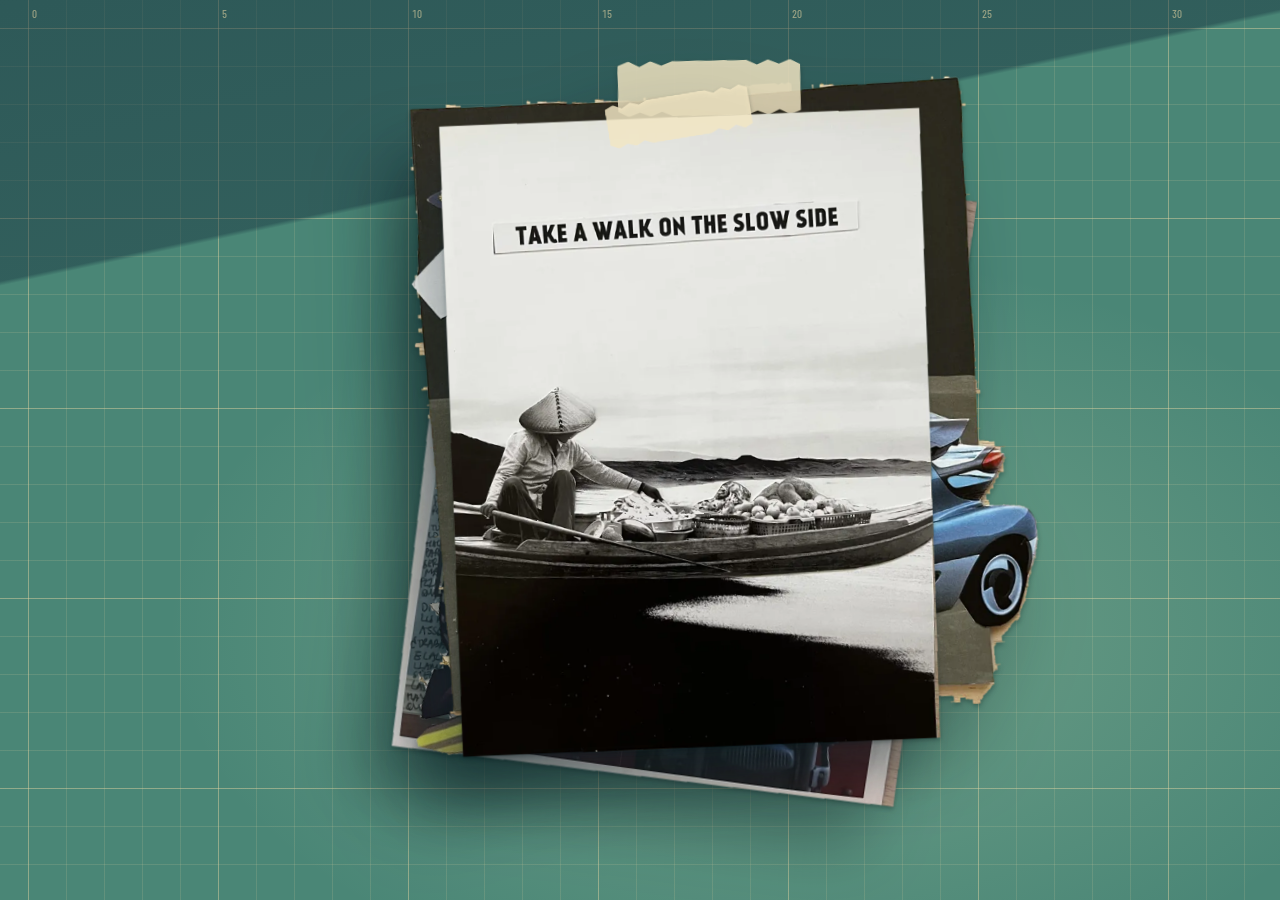
==== commit 30f38d7f: "Phones: corner shadow stays put, zoom bar as a cream card, no description Co-Authored-By: Claude Opu" ====
--- a/index.html
+++ b/index.html
@@ -1168,6 +1168,17 @@
   .wall .rulers .rn.rx{transform:translateX(var(--ox,0))}
 }
 .rules-note{margin:12px 0 0;font-size:12px;line-height:1.5;opacity:.75}.rules-note a{color:inherit;text-decoration:underline;text-underline-offset:2px}
+
+/* phones: the zoom bar is a little cream card, like the desktop label */
+@media (max-width:720px){
+  .zcap{display:none!important}
+  .zbar:not(.tagged){left:12px;right:12px;bottom:max(14px,env(safe-area-inset-bottom,0px));transform:none;gap:6px;padding:8px;border-radius:16px;border:0;
+    background:#e8e3d6;background-image:linear-gradient(180deg,rgba(255,255,255,.35),rgba(0,0,0,.04));box-shadow:0 2px 0 rgba(0,0,0,.06),-10px 20px 34px -14px rgba(0,0,0,.6)}
+  .zbar:not(.tagged) .ib{width:42px;height:42px;border:0;border-radius:12px;background:rgba(40,40,36,.08);color:#5b5850;flex:none}
+  .zbar:not(.tagged) .ib:active{background:rgba(40,40,36,.16);color:#2a2824}
+  .zbar:not(.tagged) .zt{color:#2a2824;font-size:21px;line-height:1.3;padding:0 4px}
+  .zbar:not(.tagged) .zn{color:#5b5850;font-family:var(--f-num);font-weight:500;font-size:18px;letter-spacing:0}
+}
 [hidden]{display:none!important}
 </style>
 <script src="js/vercel-queues.js"></script>
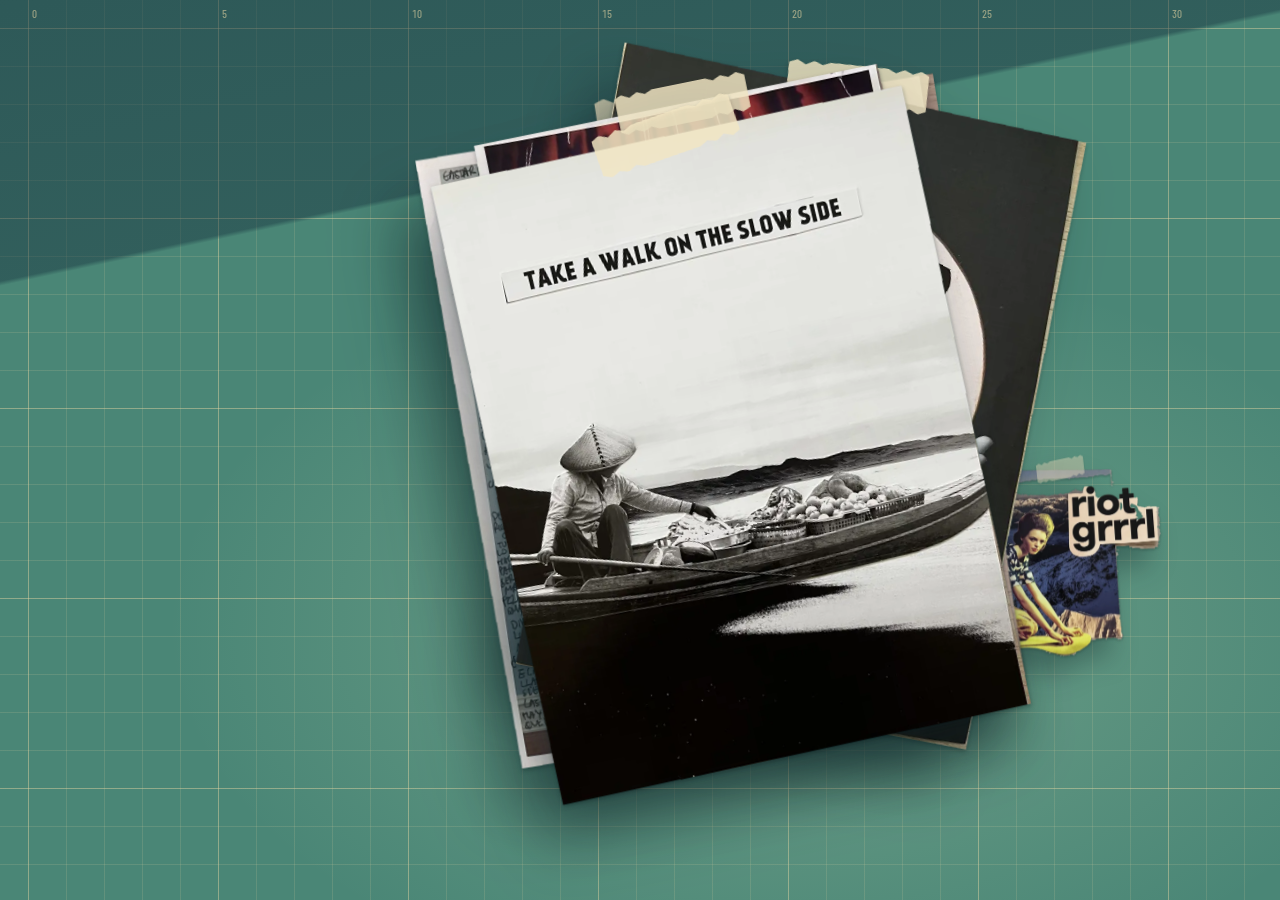
==== commit fb3469ce: "Phones: landscape sheet, sheet stays visible above the open panel, effects button first in the toolb" ====
--- a/index.html
+++ b/index.html
@@ -696,7 +696,7 @@
   #studio .seg{margin:14px 56px 4px 16px}
   #studio .lib{grid-template-columns:repeat(3,1fr);gap:8px}
   #studio .desk{transition:transform .3s cubic-bezier(.2,.8,.2,1);transform-origin:50% 0}
-  #studio.m-open .desk{transform:translateY(12px) scale(.4)}
+  #studio.m-open .desk{transform:var(--mo,translateY(12px) scale(.4))}
   #studio .dock::after{display:none}
   #studio .dock-scroll{padding-bottom:max(24px,env(safe-area-inset-bottom,0px))}
   #studio .empty-msg{align-content:center;gap:6px}
@@ -1179,6 +1179,17 @@
   .zbar:not(.tagged) .zt{color:#2a2824;font-size:21px;line-height:1.3;padding:0 4px}
   .zbar:not(.tagged) .zn{color:#5b5850;font-family:var(--f-num);font-weight:500;font-size:18px;letter-spacing:0}
 }
+
+/* phones: the effects button is the first thing in the toolbar, with a label; fewer icons so nothing falls off the edge */
+@media (max-width:720px){
+  #studio .rail{overflow-x:auto;scrollbar-width:none;justify-content:flex-start!important}
+  #studio .rail::-webkit-scrollbar{display:none}
+  #studio .rail [data-a="rot"],#studio .rail #btn-redo{display:none!important}
+  #studio .rail #m-fx{order:-1;width:auto!important;padding:0 14px 0 10px;gap:6px;border-radius:12px;background:#f0cd4a;color:#1d1d1a;display:flex;align-items:center;font:500 13px/1 var(--f-mono,"DM Mono",monospace);margin-right:4px}
+  #studio .rail #m-fx::after{content:"effects"}
+  #studio .rail .ib{flex:none}
+  #studio .rail #m-done{order:99;position:sticky;right:0;box-shadow:-10px 0 12px -4px var(--panel)}
+}
 [hidden]{display:none!important}
 </style>
 <script src="js/vercel-queues.js"></script>
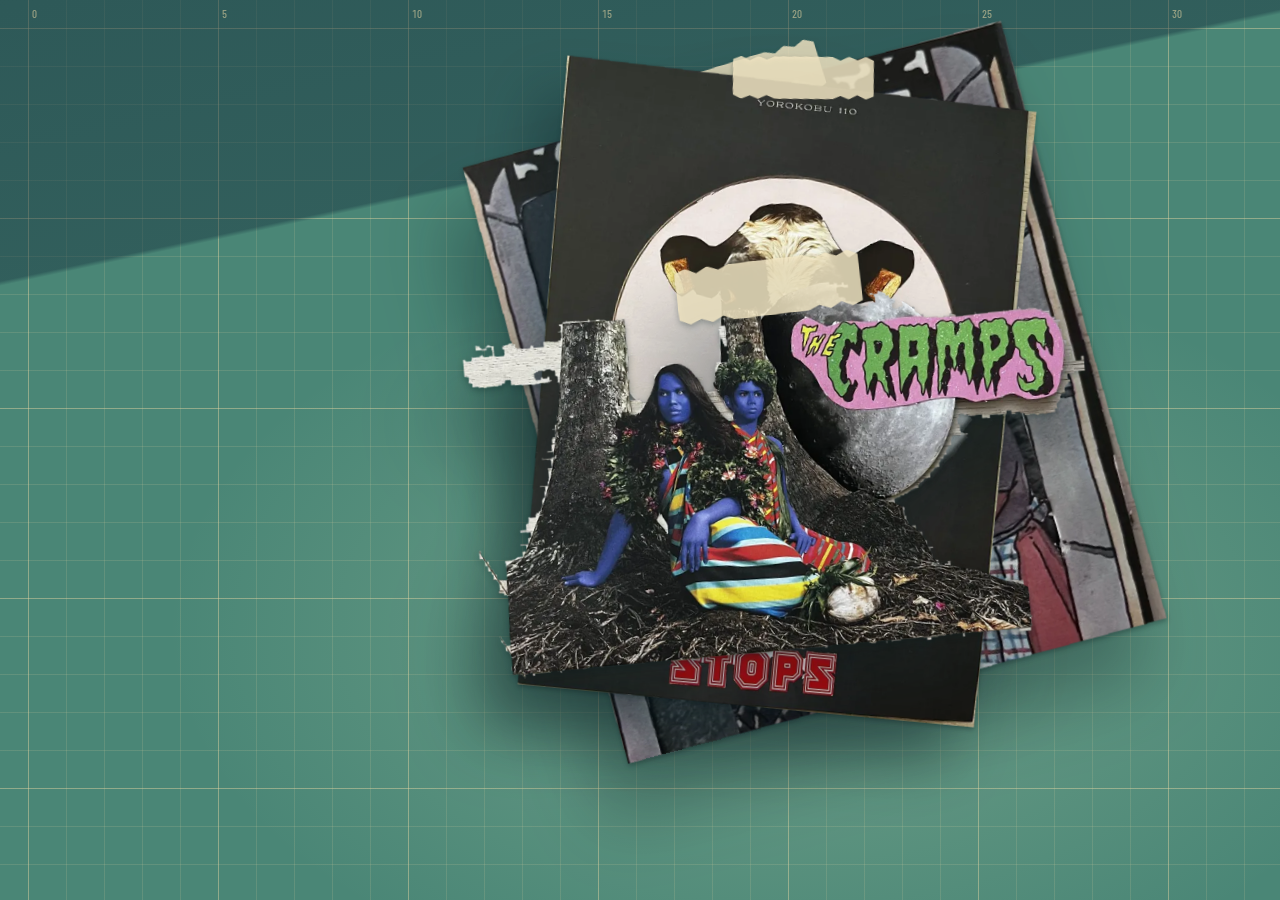
==== commit 973fd134: "Phones: glass panels and tiles like desktop, messy/strict as one pill, shadow slides with the table;" ====
--- a/index.html
+++ b/index.html
@@ -1185,11 +1185,31 @@
   #studio .rail{overflow-x:auto;scrollbar-width:none;justify-content:flex-start!important}
   #studio .rail::-webkit-scrollbar{display:none}
   #studio .rail [data-a="rot"],#studio .rail #btn-redo{display:none!important}
-  #studio .rail #m-fx{order:-1;width:auto!important;padding:0 14px 0 10px;gap:6px;border-radius:12px;background:#f0cd4a;color:#1d1d1a;display:flex;align-items:center;font:500 13px/1 var(--f-mono,"DM Mono",monospace);margin-right:4px}
+  #studio .rail #m-fx{order:-1;width:auto!important;padding:0 14px 0 10px;gap:6px;border-radius:12px;background:#f4f0e6;color:#1d3a3f;display:flex;align-items:center;font:500 13px/1 var(--f-mono,"DM Mono",monospace);margin-right:4px}
   #studio .rail #m-fx::after{content:"effects"}
   #studio .rail .ib{flex:none}
   #studio .rail #m-done{order:99;position:sticky;right:0;box-shadow:-10px 0 12px -4px var(--panel)}
 }
+
+/* phones: one look with desktop — glass panels, light tiles, yellow "glue it" */
+@media (max-width:720px){
+  #studio .dock{background:rgba(24,48,56,.74)!important;-webkit-backdrop-filter:blur(18px);backdrop-filter:blur(18px);border:1px solid rgba(238,226,196,.12);border-bottom:0;height:min(54dvh,500px)}
+  #studio .dock::before{background:rgba(238,226,196,.35)}
+  .mbar,#studio .rail{background:rgba(24,48,56,.66)!important;-webkit-backdrop-filter:blur(14px);backdrop-filter:blur(14px);border:1px solid rgba(238,226,196,.12);border-radius:20px!important;box-shadow:0 18px 40px -18px rgba(0,0,0,.55);padding:6px!important;gap:6px!important}
+  .mbar .ib,#studio .rail .ib{width:46px;height:46px;border-radius:13px;background:rgba(255,255,255,.07);color:#efe6cf}
+  .mbar .ib:disabled{background:rgba(255,255,255,.03);color:rgba(239,230,207,.35)}
+  .mb-add{height:46px;border-radius:13px;background:rgba(255,255,255,.07);color:#efe6cf;padding:0 14px;font-size:14px}
+  .mb-pin{height:46px;border-radius:13px;background:#f0cd4a;color:#1d1d1a;padding:0 16px;font-size:14px;font-weight:500}
+  #studio .rail .m-done{background:#4d6d6f!important;color:#f8f4ea!important}
+  #studio .rail #m-done{box-shadow:-10px 0 12px -6px rgba(24,48,56,.9)}
+  /* messy / strict: one glass pill with words, like desktop */
+  #tools-mesa .wallseg{background:transparent!important;box-shadow:none!important}
+  #tools-mesa .wallseg button{width:auto!important;padding:0 10px!important;gap:6px;display:inline-flex;align-items:center}
+  #tools-mesa .wallseg button span{display:inline!important;font-size:12.5px}
+}
+
+/* dropdowns sit inside a frosted panel, where a second blur cannot work, so they stay (almost) solid to keep the text readable */
+ul.menu{background:rgba(16,34,40,.97)!important;-webkit-backdrop-filter:blur(22px) saturate(1.15);backdrop-filter:blur(22px) saturate(1.15);border:1px solid rgba(238,226,196,.14)}
 [hidden]{display:none!important}
 </style>
 <script src="js/vercel-queues.js"></script>
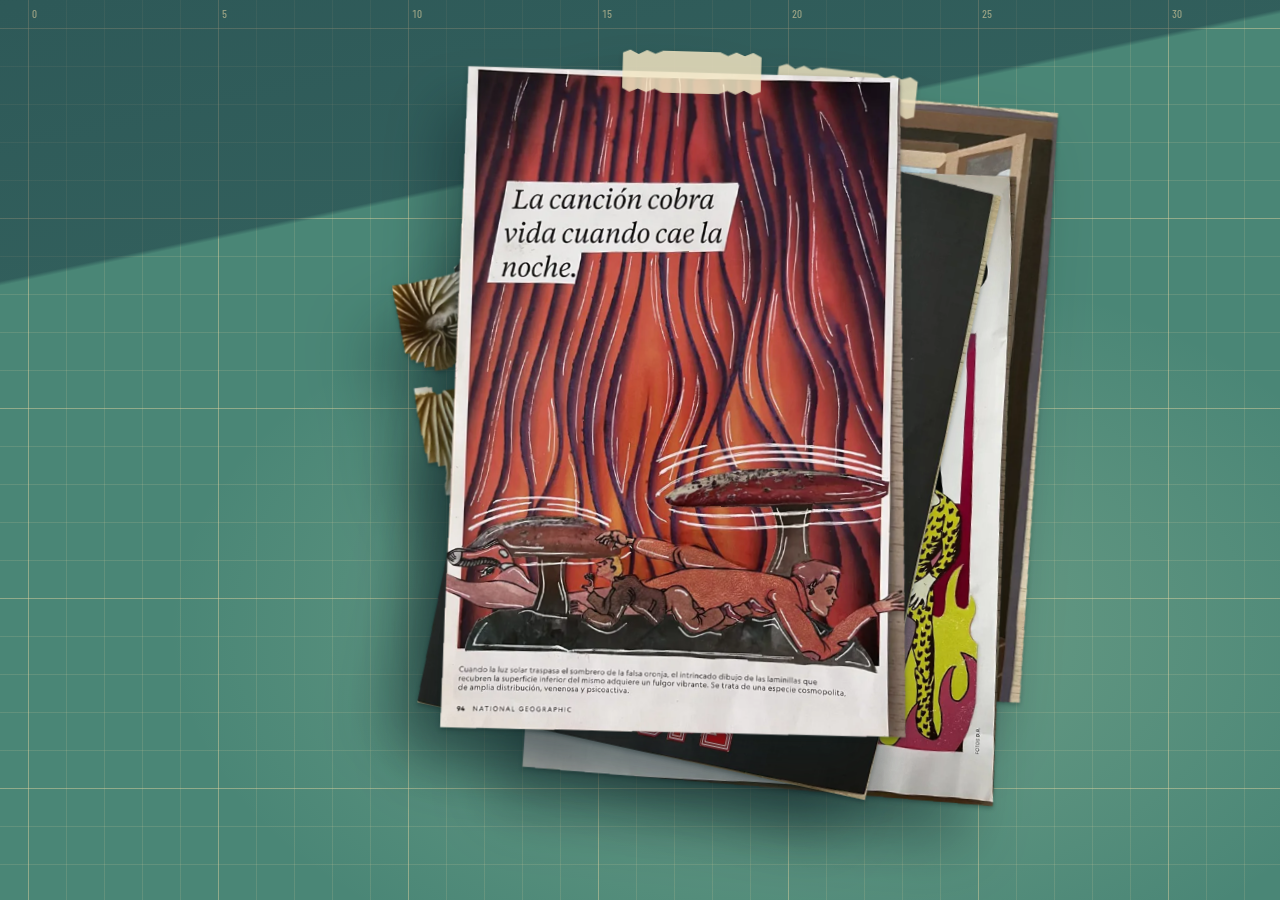
==== commit 8aa0d972: "One glass for every floating panel, matching the centre menu Co-Authored-By: Claude Opus 5.5 <norepl" ====
--- a/index.html
+++ b/index.html
@@ -732,7 +732,7 @@
 /* ===== mat redesign · phase 1: teal cutting mat, studio light, floating glass nav ===== */
 :root{--mat:#4a8676;--panel:#2f5d5c;--mat-deep:#3b6f63;--mat-dark:#1d3a3f;--mat-light:#5c9886;
   --mat-line:rgba(238,218,166,.14);--mat-line-strong:rgba(238,218,166,.34);--mat-ink:rgba(239,230,207,.72);--mint:#f4f0e6;
-  --tape:rgba(242,230,196,.84);--glass:rgba(24,48,56,.62);--glass-line:rgba(238,226,196,.12);--cream:#f4f0e6;--ink-dark:#1d3a3f}
+  --tape:rgba(242,230,196,.84);--glass:rgba(22,44,50,.72);--glass-line:rgba(238,226,196,.12);--cream:#f4f0e6;--ink-dark:#1d3a3f}
 .mat{background-image:
     linear-gradient(168deg,rgba(18,44,58,.5) 0,rgba(18,44,58,.44) 24%,rgba(18,44,58,0) 24.4%),
     radial-gradient(ellipse 70% 60% at 62% 70%,rgba(214,232,186,.26),rgba(214,232,186,0) 70%),
@@ -1193,9 +1193,9 @@
 
 /* phones: one look with desktop — glass panels, light tiles, yellow "glue it" */
 @media (max-width:720px){
-  #studio .dock{background:rgba(24,48,56,.74)!important;-webkit-backdrop-filter:blur(18px);backdrop-filter:blur(18px);border:1px solid rgba(238,226,196,.12);border-bottom:0;height:min(54dvh,500px)}
+  #studio .dock{background:var(--glass)!important;-webkit-backdrop-filter:blur(14px);backdrop-filter:blur(14px);border:1px solid rgba(238,226,196,.12);border-bottom:0;height:min(54dvh,500px)}
   #studio .dock::before{background:rgba(238,226,196,.35)}
-  .mbar,#studio .rail{background:rgba(24,48,56,.66)!important;-webkit-backdrop-filter:blur(14px);backdrop-filter:blur(14px);border:1px solid rgba(238,226,196,.12);border-radius:20px!important;box-shadow:0 18px 40px -18px rgba(0,0,0,.55);padding:6px!important;gap:6px!important}
+  .mbar,#studio .rail{background:var(--glass)!important;-webkit-backdrop-filter:blur(14px);backdrop-filter:blur(14px);border:1px solid rgba(238,226,196,.12);border-radius:20px!important;box-shadow:0 18px 40px -18px rgba(0,0,0,.55);padding:6px!important;gap:6px!important}
   .mbar .ib,#studio .rail .ib{width:46px;height:46px;border-radius:13px;background:rgba(255,255,255,.07);color:#efe6cf}
   .mbar .ib:disabled{background:rgba(255,255,255,.03);color:rgba(239,230,207,.35)}
   .mb-add{height:46px;border-radius:13px;background:rgba(255,255,255,.07);color:#efe6cf;padding:0 14px;font-size:14px}
@@ -1210,6 +1210,12 @@
 
 /* dropdowns sit inside a frosted panel, where a second blur cannot work, so they stay (almost) solid to keep the text readable */
 ul.menu{background:rgba(16,34,40,.97)!important;-webkit-backdrop-filter:blur(22px) saturate(1.15);backdrop-filter:blur(22px) saturate(1.15);border:1px solid rgba(238,226,196,.14)}
+
+/* every floating panel wears exactly the same glass as the centre menu */
+.mesa-foot #tools-mesa,#studio .dock,#studio .rail,#studio .zoom,#toast,.mbar,nav.tabs.dnav{background:var(--glass)!important;-webkit-backdrop-filter:blur(14px)!important;backdrop-filter:blur(14px)!important;border:1px solid var(--glass-line)!important}
+.mesa-foot #tools-mesa,#studio .rail,#studio .zoom,#toast,.mbar{box-shadow:inset 0 2px 0 rgba(255,255,255,.04),0 22px 44px -16px rgba(0,0,0,.65)!important}
+@media (min-width:721px){#studio .dock{box-shadow:inset 0 2px 0 rgba(255,255,255,.04),0 22px 44px -16px rgba(0,0,0,.65)!important}}
+@media (max-width:720px){#studio .dock{border-bottom:0!important}}
 [hidden]{display:none!important}
 </style>
 <script src="js/vercel-queues.js"></script>
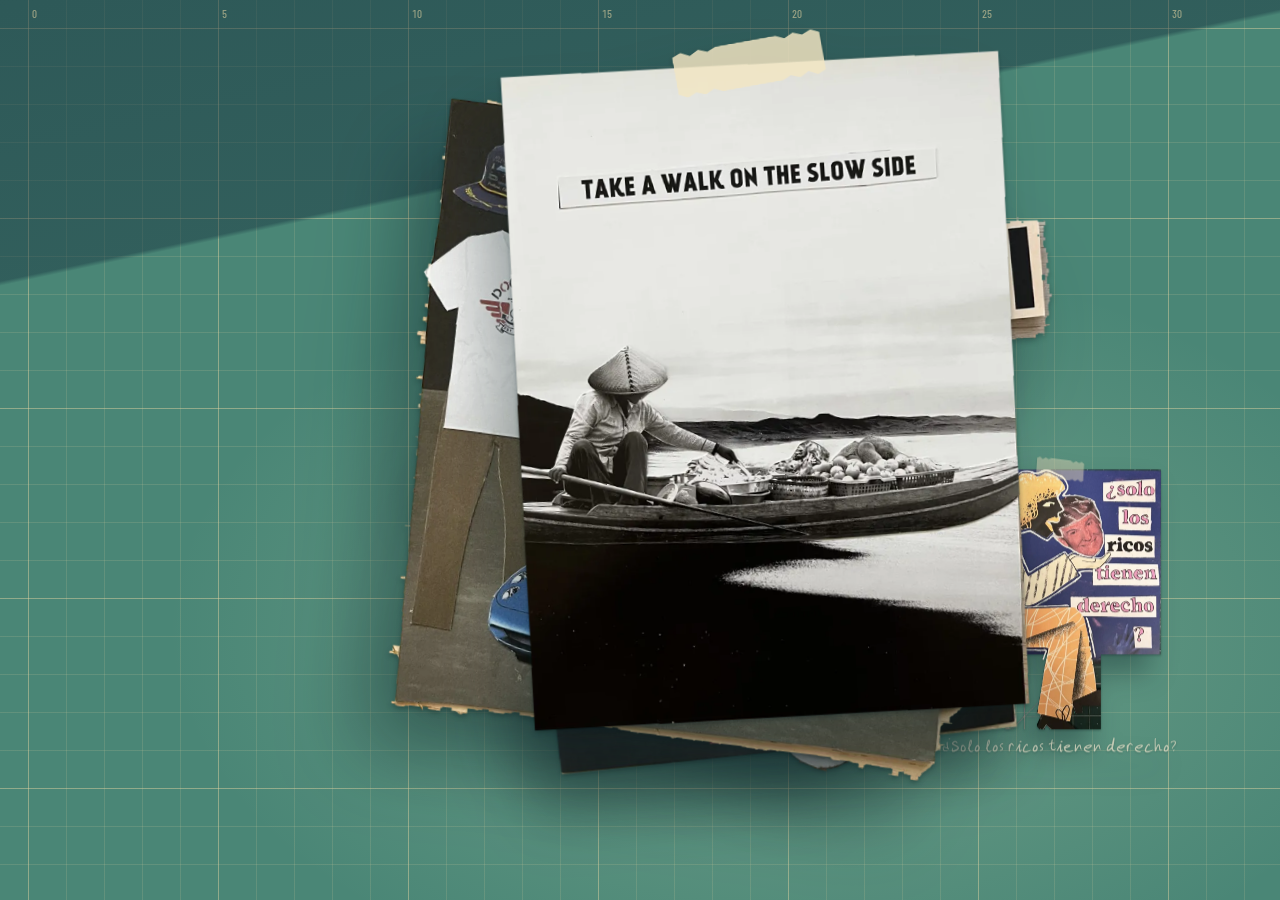
==== commit 302ecc04: "Phones: floating bottom sheet above the toolbar, handle closes it (no chevron), toolbar buttons togg" ====
--- a/index.html
+++ b/index.html
@@ -700,7 +700,8 @@
   #studio .dock::after{display:none}
   #studio .dock-scroll{padding-bottom:max(24px,env(safe-area-inset-bottom,0px))}
   #studio .empty-msg{align-content:center;gap:6px}
-  #studio.m-open .mbar,#studio.m-open .rail{display:none}
+  #studio.m-open:not(.has-sel) .mbar{display:flex}
+  #studio.m-open.has-sel .rail{display:flex}
   .mtrash{display:grid;place-items:center;position:absolute;z-index:23;left:50%;bottom:max(18px,env(safe-area-inset-bottom,0px));width:56px;height:56px;margin-left:-28px;border-radius:50%;background:rgba(23,61,44,.9);color:#fff;opacity:0;transform:scale(.6);transition:opacity .15s,transform .15s,background .15s;pointer-events:none}
   .mtrash svg.i{width:22px;height:22px}
   #studio.moving .mtrash{opacity:1;transform:none}
@@ -1204,8 +1205,6 @@
   #studio .rail #m-done{box-shadow:-10px 0 12px -6px rgba(24,48,56,.9)}
   /* messy / strict: one glass pill with words, like desktop */
   #tools-mesa .wallseg{background:transparent!important;box-shadow:none!important}
-  #tools-mesa .wallseg button{width:auto!important;padding:0 10px!important;gap:6px;display:inline-flex;align-items:center}
-  #tools-mesa .wallseg button span{display:inline!important;font-size:12.5px}
 }
 
 /* dropdowns sit inside a frosted panel, where a second blur cannot work, so they stay (almost) solid to keep the text readable */
@@ -1216,6 +1215,26 @@
 .mesa-foot #tools-mesa,#studio .rail,#studio .zoom,#toast,.mbar{box-shadow:inset 0 2px 0 rgba(255,255,255,.04),0 22px 44px -16px rgba(0,0,0,.65)!important}
 @media (min-width:721px){#studio .dock{box-shadow:inset 0 2px 0 rgba(255,255,255,.04),0 22px 44px -16px rgba(0,0,0,.65)!important}}
 @media (max-width:720px){#studio .dock{border-bottom:0!important}}
+
+/* phones: the sheet floats above the toolbar (which stays), no chevron — the handle closes it */
+@media (max-width:720px){
+  #studio .dock{left:10px!important;right:10px!important;bottom:calc(max(14px,env(safe-area-inset-bottom,0px)) + 70px)!important;height:min(46dvh,430px)!important;border-radius:22px!important;border-bottom:1px solid var(--glass-line)!important;padding-top:14px}
+  #studio.dock-closed .dock{transform:translateY(calc(100% + 120px))}
+  #studio .dock-x{display:none!important}
+  #studio .seg{margin:14px 16px 4px!important}
+  .m-grab{position:absolute;top:0;left:0;right:0;height:26px;z-index:3;touch-action:none;cursor:grab;border-radius:22px 22px 0 0}
+  .mb-add.on{background:#f4f0e6!important;color:#1d3a3f!important}
+  #studio .rail #m-fx.on{box-shadow:inset 0 0 0 2px #1d3a3f}
+  /* messy / strict: just the icons, small, on the logo's line */
+  #tools-mesa .wallseg button span{display:none!important}
+  #tools-mesa .wallseg button{width:34px!important;height:34px!important;padding:0!important;justify-content:center}
+  .mesa-foot #tools-mesa{padding:3px!important;gap:2px!important;border-radius:13px!important}
+  .mesa-foot #tools-mesa .helpb{width:34px!important;height:34px!important;min-width:0!important;padding:0!important}
+  #tools-mesa .wallseg{padding:0!important;gap:2px!important}
+  #studio .dock{overflow:hidden!important}
+  #studio .dock>[id^=pane-]{min-height:0!important}
+  #studio .dock .dock-scroll{padding-bottom:24px!important}
+}
 [hidden]{display:none!important}
 </style>
 <script src="js/vercel-queues.js"></script>
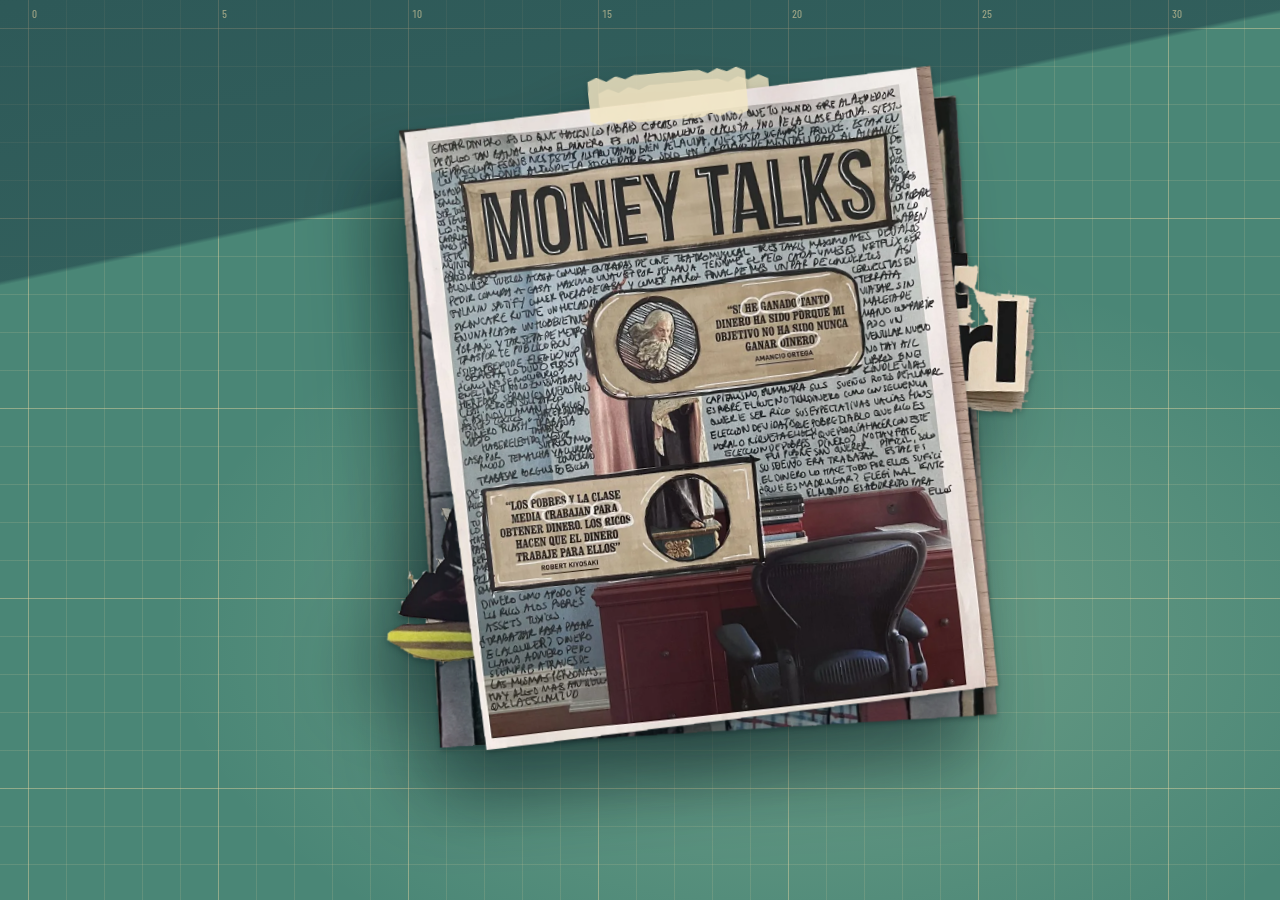
==== commit dfa63fe6: "Cut it into pieces: shape and count on one even row, no 'pieces' label, full-width cut button Co-Aut" ====
--- a/index.html
+++ b/index.html
@@ -1235,6 +1235,16 @@
   #studio .dock>[id^=pane-]{min-height:0!important}
   #studio .dock .dock-scroll{padding-bottom:24px!important}
 }
+
+/* cut it into pieces: shape and count share one even row, the action spans the panel */
+.cutrow{display:flex;gap:8px;align-items:stretch}
+.cutrow .segs{flex:1;display:flex;padding:3px;border-radius:12px}
+.cutrow .segs button{flex:1;height:38px;border-radius:9px}
+.cutrow .stepper{flex:none;border-radius:12px;padding:3px;gap:0}
+.cutrow .stepper .mini{width:38px;height:38px;border-radius:9px}
+.cutrow .stepper output{min-width:26px;font-size:15px;font-weight:500;color:#f8f4ea}
+.btn.cutup{background:#f4f0e6!important;color:#1d3a3f!important;border:0;width:100%;justify-content:center;display:flex;align-items:center;gap:8px;margin-top:10px;height:44px;border-radius:12px}
+.btn.cutup svg.i{width:16px;height:16px}
 [hidden]{display:none!important}
 </style>
 <script src="js/vercel-queues.js"></script>
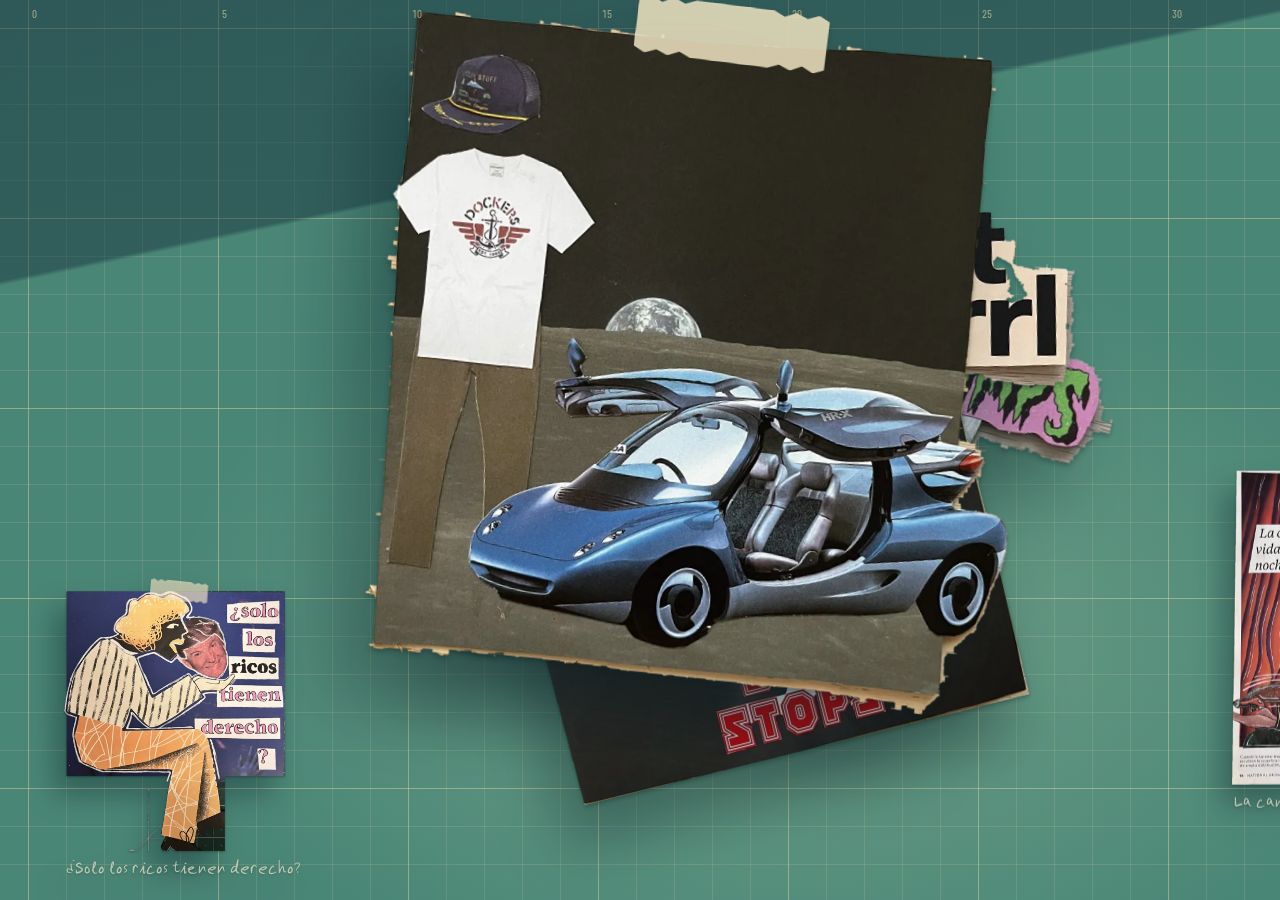
==== commit 9fb40dfd: "Add-scraps: one Back that stays put across steps; pile picker opens inside the panel; Glue it page a" ====
--- a/index.html
+++ b/index.html
@@ -1245,6 +1245,9 @@
 .cutrow .stepper output{min-width:26px;font-size:15px;font-weight:500;color:#f8f4ea}
 .btn.cutup{background:#f4f0e6!important;color:#1d3a3f!important;border:0;width:100%;justify-content:center;display:flex;align-items:center;gap:8px;margin-top:10px;height:44px;border-radius:12px}
 .btn.cutup svg.i{width:16px;height:16px}
+
+/* glue it: Back and title sit top-left, exactly where the add-scraps steps put them */
+@media (min-width:721px){.fin-l{align-self:start!important;padding-top:72px!important;margin-left:calc(64px - clamp(32px,5vw,96px))}.fin-l .fin-back{margin-bottom:42px}}
 [hidden]{display:none!important}
 </style>
 <script src="js/vercel-queues.js"></script>
